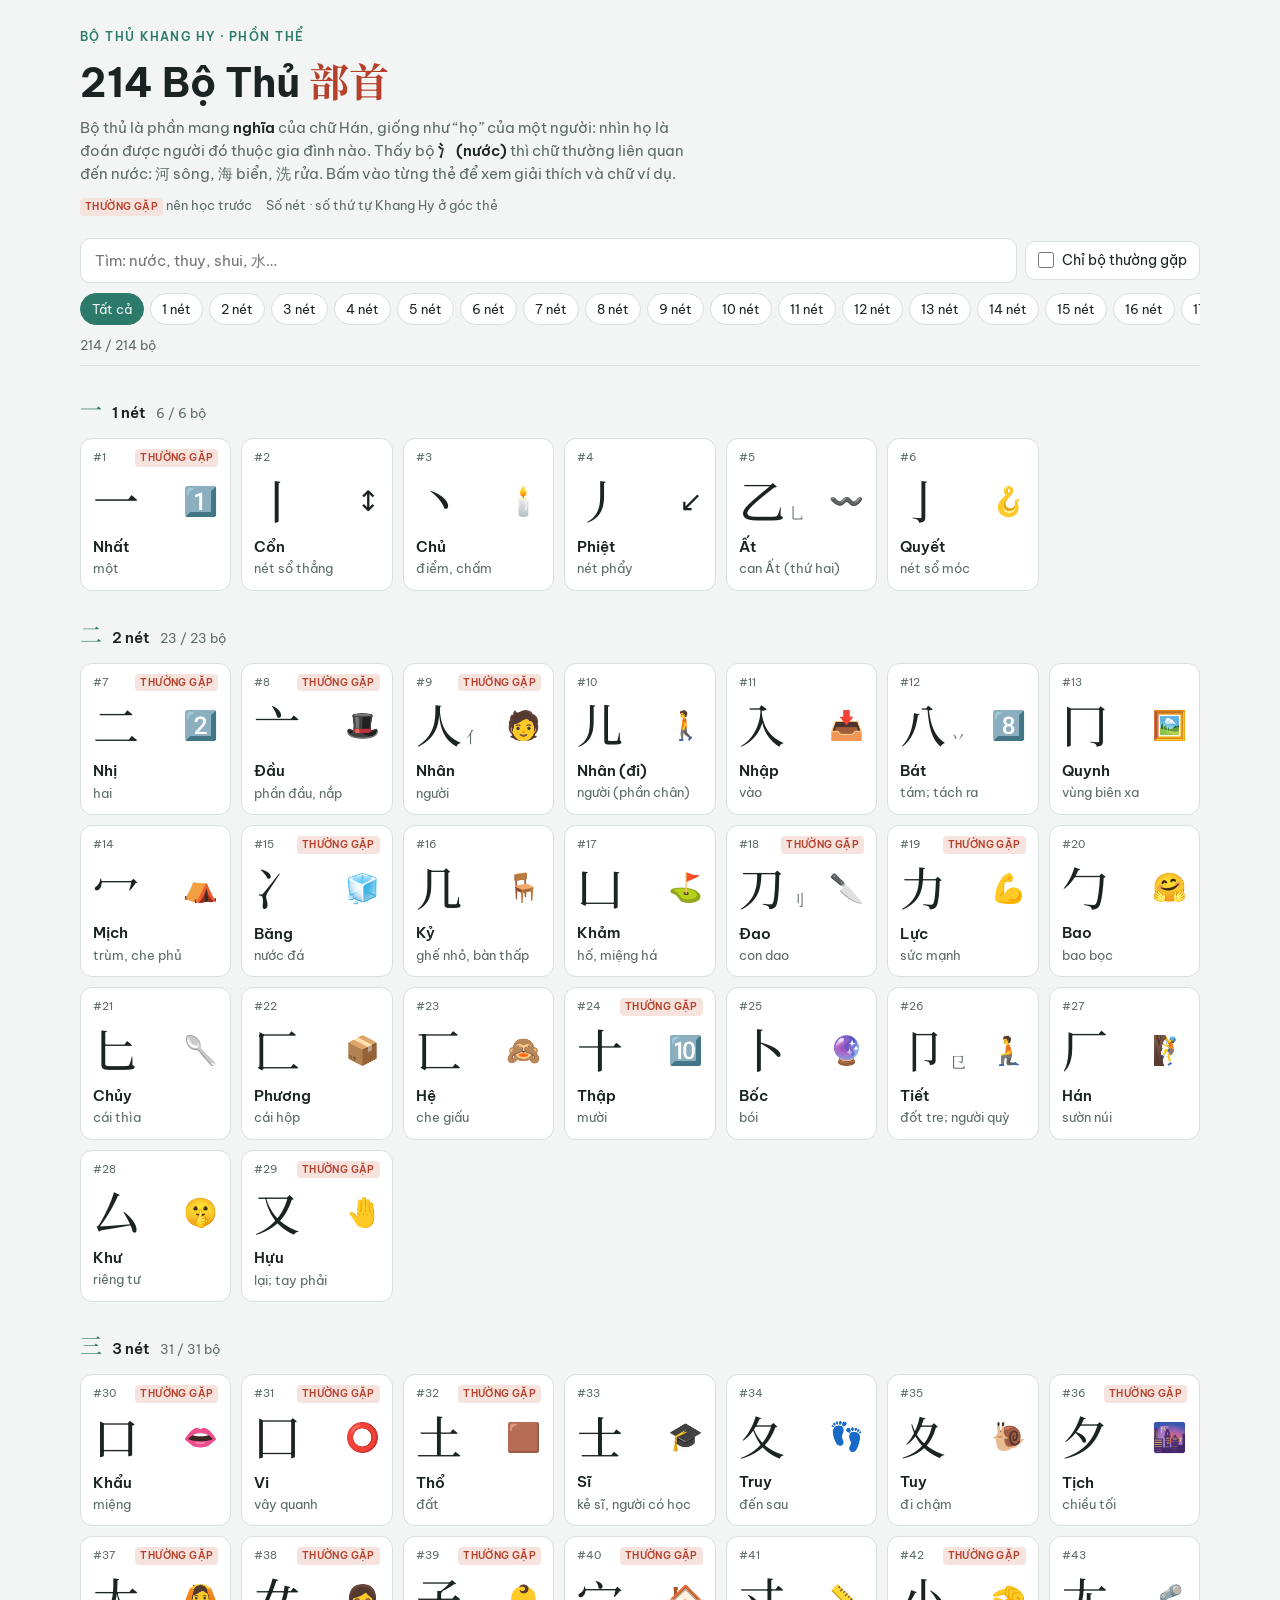
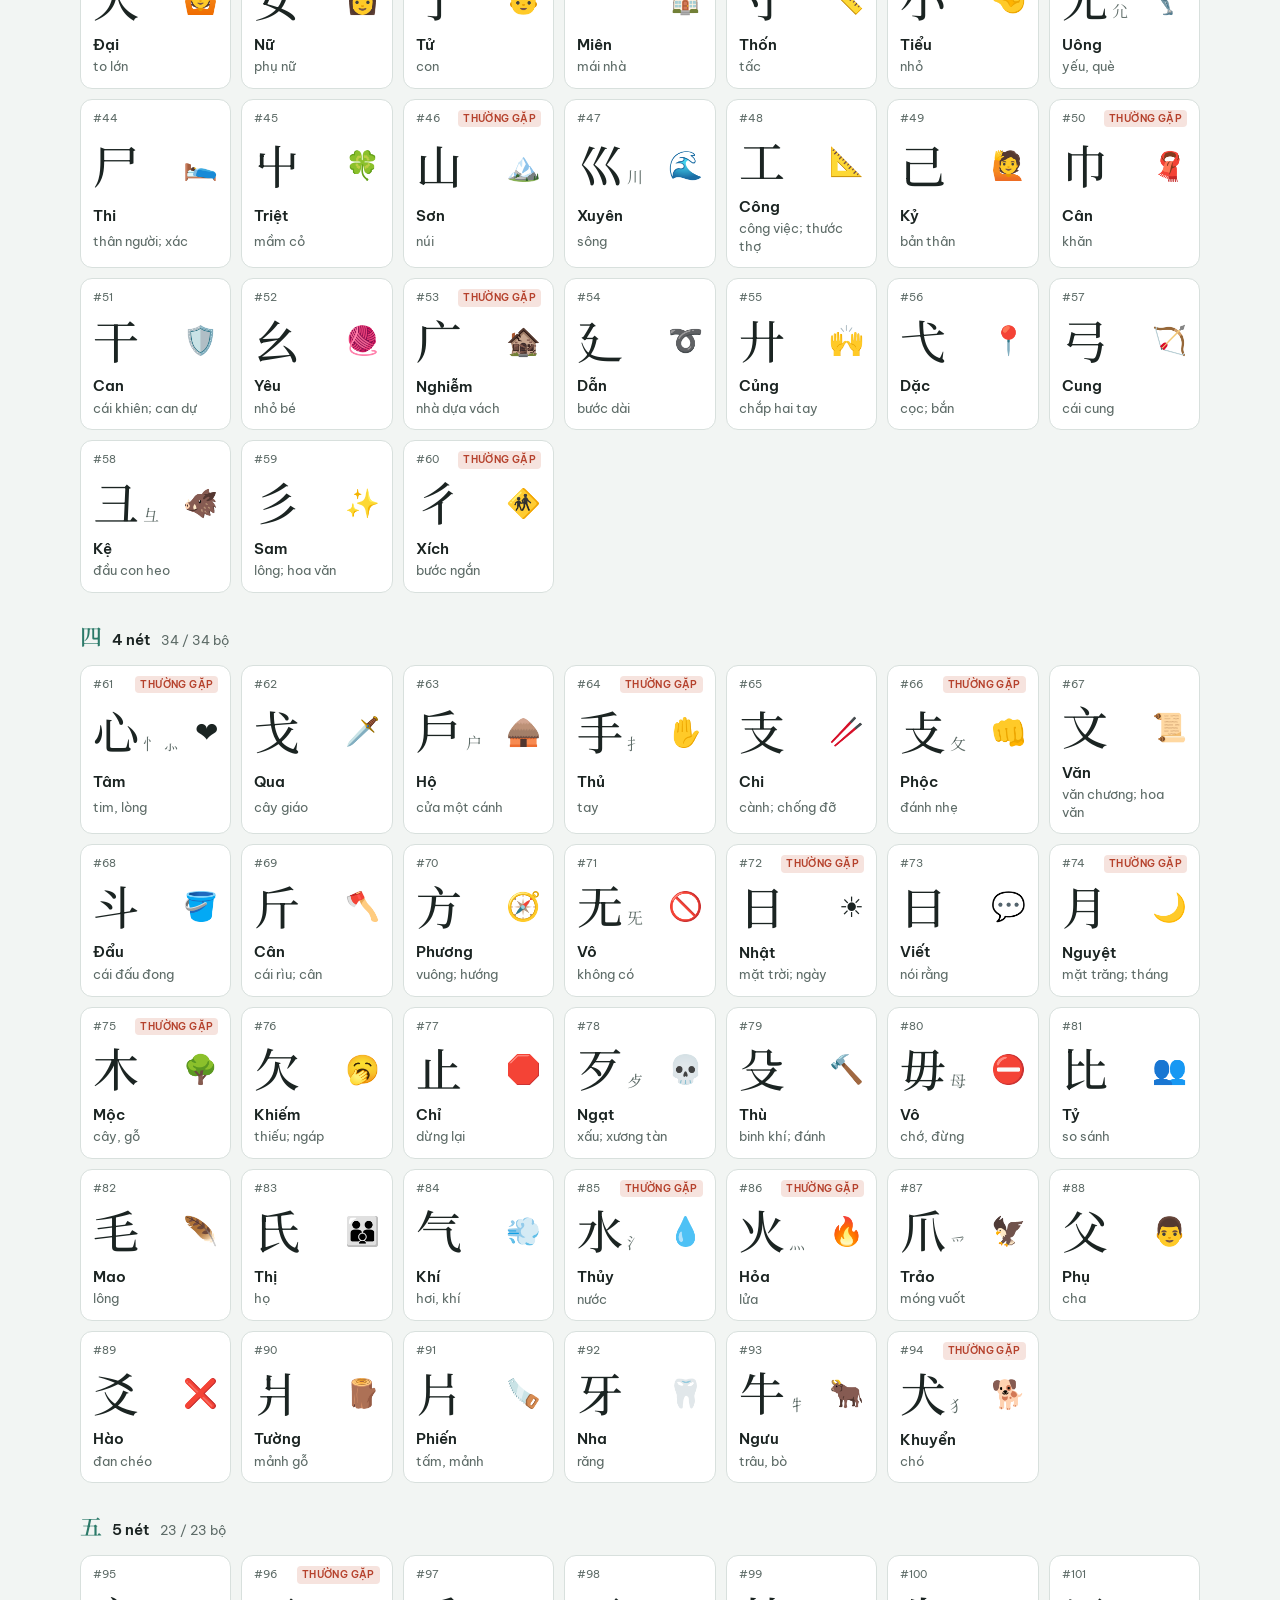
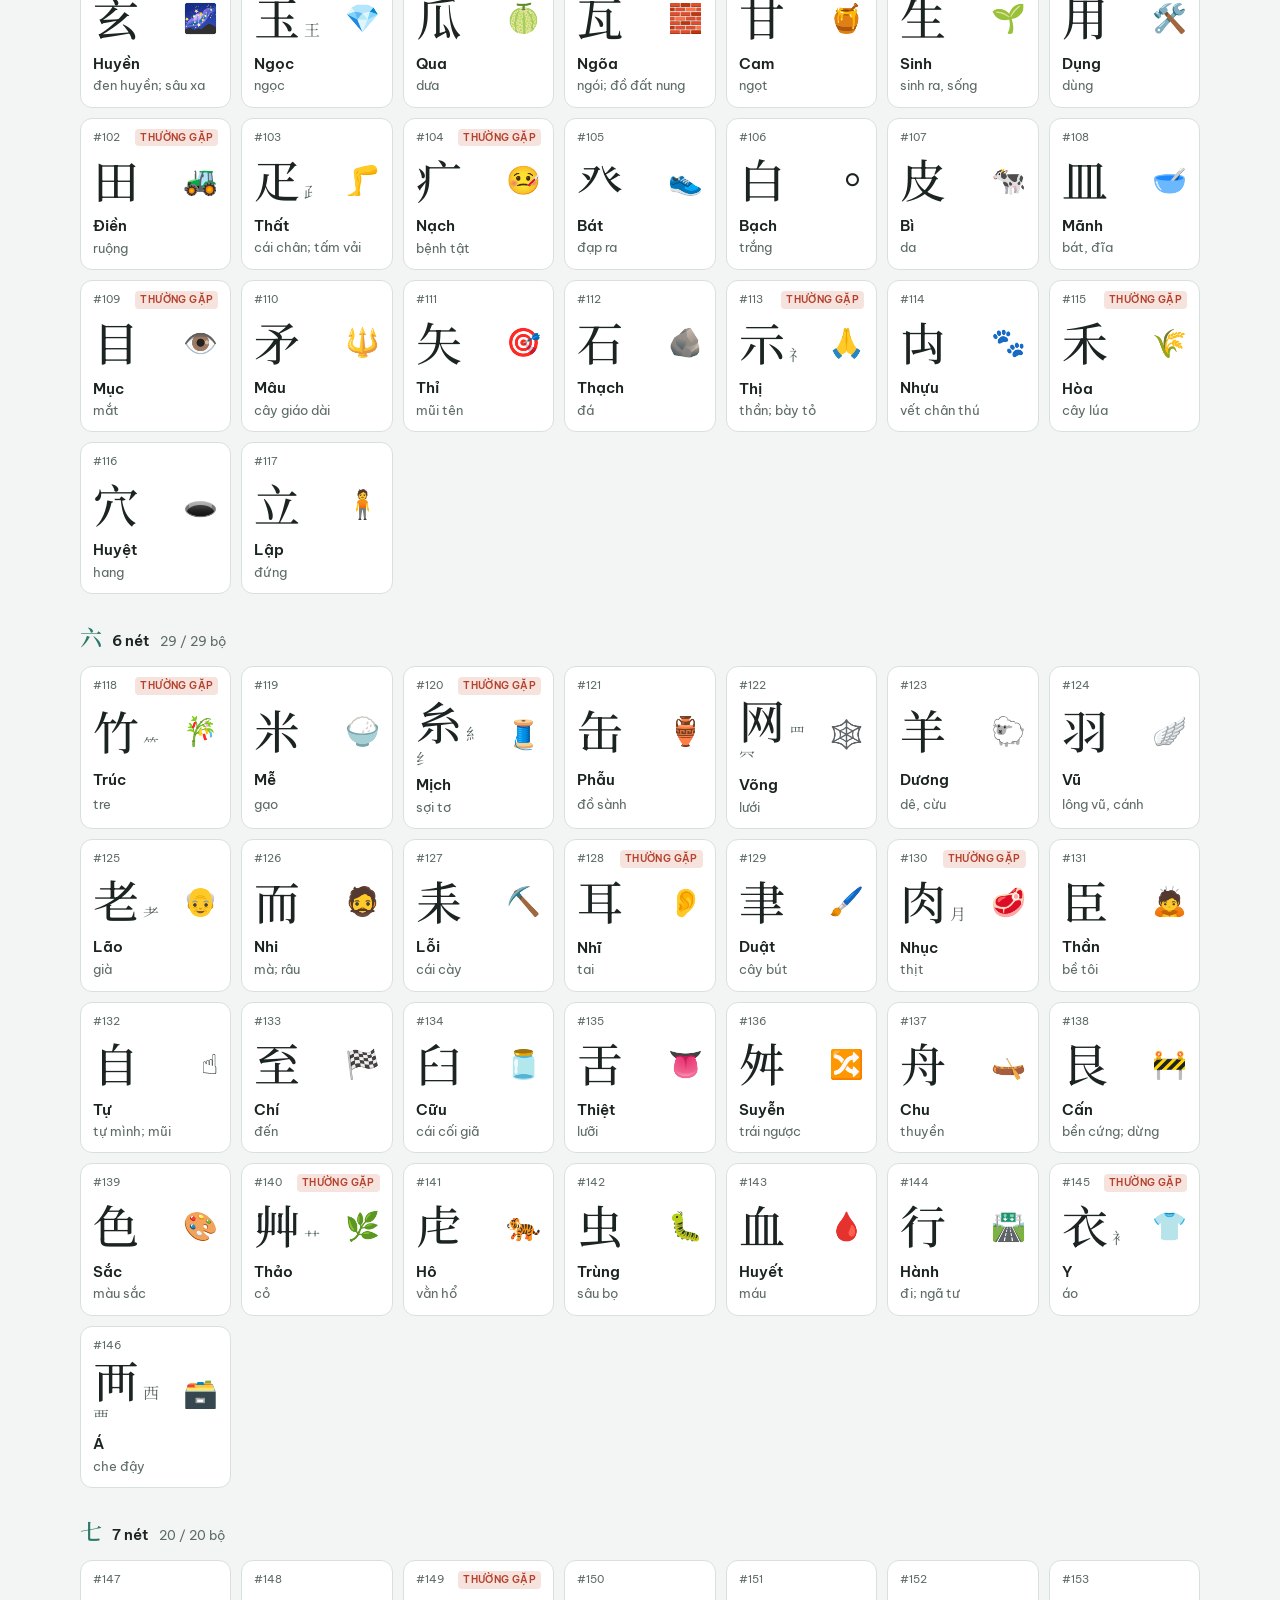
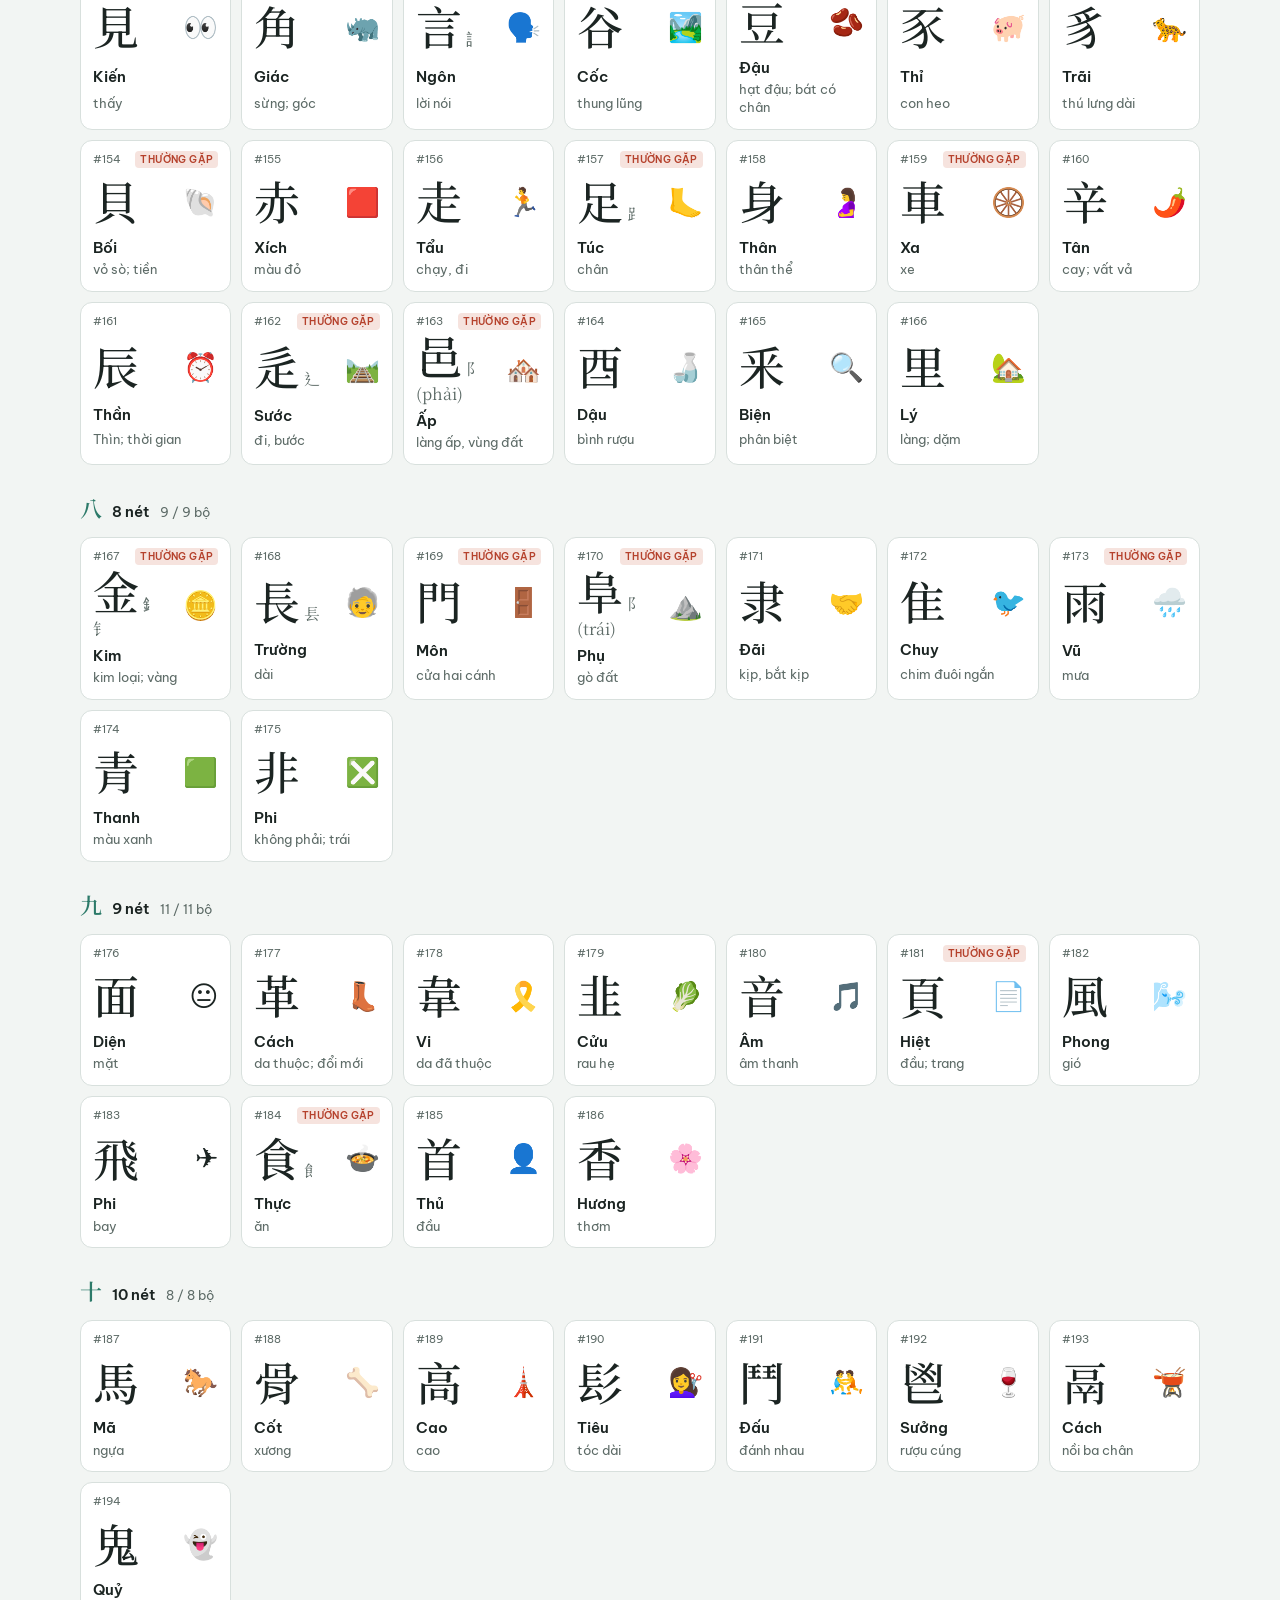
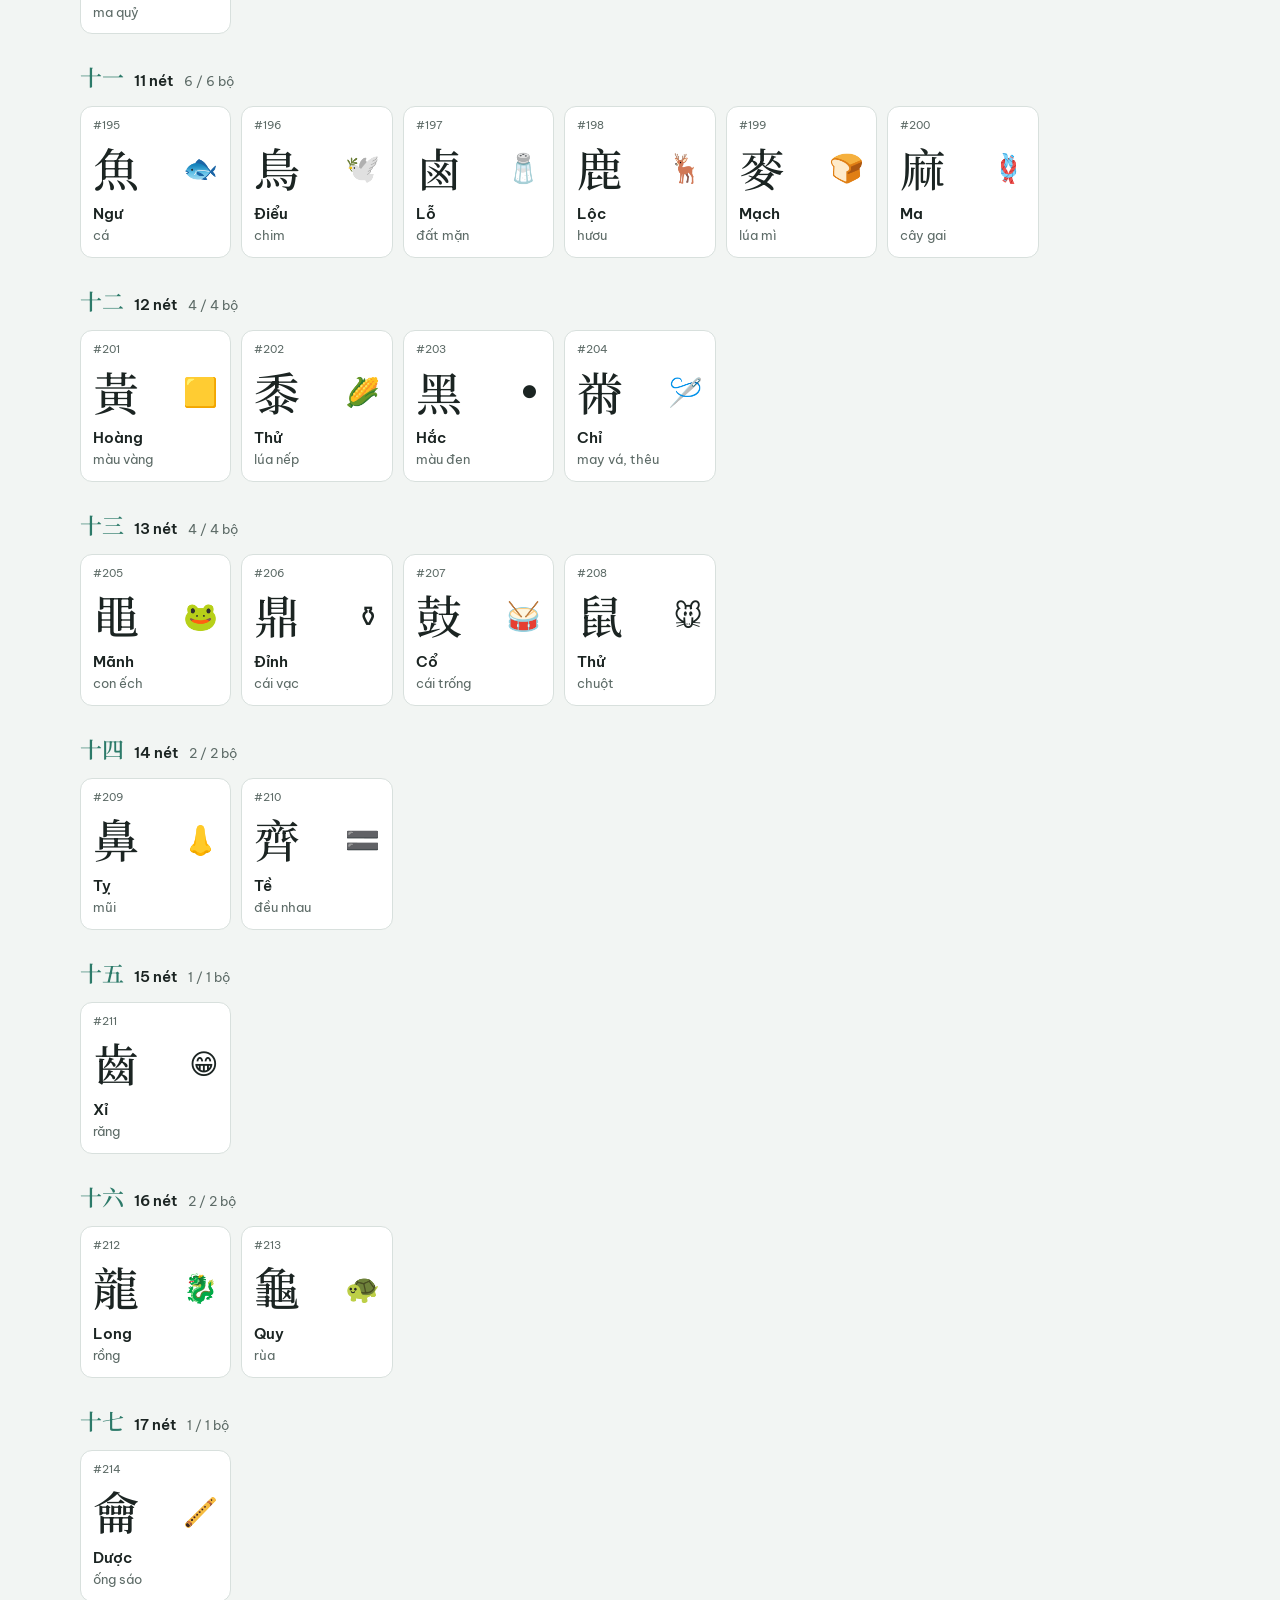
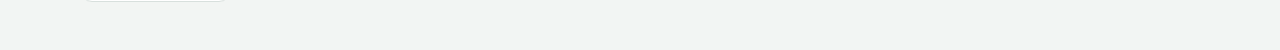
==== bo-thu/index.html @ 614b11c3 "Create index.html" ====
<!doctype html>
<html lang="vi">
<head>
<meta charset="utf-8">
<meta name="viewport" content="width=device-width, initial-scale=1, viewport-fit=cover">
<meta name="description" content="Tra cứu 214 bộ thủ chữ Hán (phồn thể) có hình minh họa, Hán Việt, pinyin, chú âm và chữ ví dụ.">
<title>214 Bộ Thủ</title>
<link rel="preconnect" href="https://fonts.googleapis.com">
<link rel="preconnect" href="https://fonts.gstatic.com" crossorigin>
<link rel="stylesheet" href="https://fonts.googleapis.com/css2?family=Be+Vietnam+Pro:wght@400;500;600;700&family=Noto+Serif+TC:wght@500;700&display=swap">
<style>
/* Layout: sticky filter bar, then radicals grouped by stroke count in an auto-fill card grid; tap a card for the detail sheet. */
:root{
  --paper:#f2f5f3; --surface:#ffffff; --ink:#1b2422; --muted:#5d6b67; --line:#d8e0dd;
  --jade:#2c7a69; --jade-soft:#e2efeb; --seal:#b5412c; --seal-soft:#f6e3de;
  --f-han:"Noto Serif TC","PMingLiU","Songti TC",serif;
  --f-body:"Be Vietnam Pro",system-ui,-apple-system,"Segoe UI",sans-serif;
}
@media (prefers-color-scheme: dark){:root:not([data-theme="light"]){
  --paper:#141a19; --surface:#1c2422; --ink:#e7eeeb; --muted:#9aaaa5; --line:#2e3a37;
  --jade:#6cc3ad; --jade-soft:#1f3631; --seal:#ec8b74; --seal-soft:#3a2420; color-scheme:dark}}
:root[data-theme="dark"]{
  --paper:#141a19; --surface:#1c2422; --ink:#e7eeeb; --muted:#9aaaa5; --line:#2e3a37;
  --jade:#6cc3ad; --jade-soft:#1f3631; --seal:#ec8b74; --seal-soft:#3a2420; color-scheme:dark}
*{box-sizing:border-box}
body{background:var(--paper);color:var(--ink);font-family:var(--f-body);font-size:15px;line-height:1.55;padding-inline:16px;padding-block:0 48px}
.wrap{max-width:1120px;margin:0 auto}
header.top{padding-block:28px 12px;display:grid;gap:10px}
.eyebrow{font-size:12px;letter-spacing:.12em;text-transform:uppercase;color:var(--jade);font-weight:600}
h1{margin:0;font-size:clamp(28px,5vw,40px);line-height:1.15;text-wrap:balance;font-weight:700}
h1 .han{font-family:var(--f-han);color:var(--seal)}
.lede{margin:0;color:var(--muted);max-width:62ch}
.lede b{color:var(--ink);font-weight:600}
.bar{position:sticky;top:env(safe-area-inset-top,0px);z-index:5;background:var(--paper);padding-block:10px;border-bottom:1px solid var(--line);display:grid;gap:10px}
.row{display:flex;gap:8px;flex-wrap:wrap;align-items:center}
#q{flex:1 1 240px;min-width:0;font:inherit;padding:10px 14px;border:1px solid var(--line);border-radius:10px;background:var(--surface);color:var(--ink)}
#q:focus-visible,button:focus-visible{outline:2px solid var(--jade);outline-offset:2px}
.toggle{display:flex;align-items:center;gap:8px;font-size:14px;cursor:pointer;user-select:none;padding:8px 12px;border:1px solid var(--line);border-radius:10px;background:var(--surface)}
.toggle input{accent-color:var(--seal);width:16px;height:16px;margin:0}
.chips{display:flex;gap:6px;overflow-x:auto;padding-bottom:2px;scrollbar-width:thin}
.chip{flex:0 0 auto;font:inherit;font-size:13px;padding:5px 11px;border-radius:999px;border:1px solid var(--line);background:var(--surface);color:var(--ink);cursor:pointer;font-variant-numeric:tabular-nums}
.chip[aria-pressed="true"]{background:var(--jade);border-color:var(--jade);color:var(--paper)}
.count{font-size:13px;color:var(--muted);font-variant-numeric:tabular-nums}
.group{margin-top:26px}
.group h2{display:flex;align-items:baseline;gap:10px;margin:0 0 12px;font-size:15px;font-weight:600}
.group h2 .n{font-family:var(--f-han);font-size:22px;color:var(--jade)}
.group h2 .sub{color:var(--muted);font-weight:400;font-size:13px}
.grid{display:grid;grid-template-columns:repeat(auto-fill,minmax(150px,1fr));gap:10px}
.card{position:relative;display:grid;grid-template-rows:auto auto auto;gap:2px;text-align:left;font:inherit;color:inherit;background:var(--surface);border:1px solid var(--line);border-radius:12px;padding:10px 12px 12px;cursor:pointer;transition:border-color .15s,transform .15s}
.card:hover{border-color:var(--jade);transform:translateY(-1px)}
.card .meta{display:flex;justify-content:space-between;font-size:11px;color:var(--muted);font-variant-numeric:tabular-nums}
.card .main{display:flex;align-items:center;justify-content:space-between;gap:6px;min-height:64px}
.card .glyph{font-family:var(--f-han);font-size:46px;line-height:1;font-weight:500}
.card .var{font-family:var(--f-han);font-size:16px;color:var(--muted);margin-left:4px}
.card .emo{font-size:28px;line-height:1}
.card .hv{font-weight:600;font-size:15px}
.card .vn{font-size:13px;color:var(--muted);line-height:1.35;min-width:0}
.star{display:inline-block;font-size:10px;font-weight:600;letter-spacing:.04em;color:var(--seal);background:var(--seal-soft);border-radius:4px;padding:1px 5px}
.empty{padding:40px 0;color:var(--muted);text-align:center}
.legend{display:flex;gap:14px;flex-wrap:wrap;font-size:13px;color:var(--muted)}

dialog{border:none;padding:0;border-radius:18px;background:var(--surface);color:var(--ink);width:min(520px,calc(100vw - 32px));max-height:calc(100vh - 48px);box-shadow:0 24px 60px rgba(0,0,0,.25)}
dialog::backdrop{background:rgba(10,20,18,.45)}
.sheet{display:grid;gap:16px;padding:20px 20px 18px}
.sheet .head{display:flex;justify-content:space-between;align-items:center;font-size:13px;color:var(--muted);font-variant-numeric:tabular-nums}
.x{font:inherit;font-size:20px;line-height:1;background:none;border:none;color:var(--muted);cursor:pointer;padding:4px 8px;border-radius:8px}
.hero{display:grid;grid-template-columns:auto 1fr;gap:18px;align-items:center}
.box{position:relative;width:118px;height:118px;display:grid;place-items:center;border:1px solid var(--line);border-radius:10px;background:
  linear-gradient(var(--line),var(--line)) center/1px 100% no-repeat,
  linear-gradient(var(--line),var(--line)) center/100% 1px no-repeat, var(--paper)}
.box .g{font-family:var(--f-han);font-size:84px;line-height:1;font-weight:500}
.hero .emo{font-size:44px;line-height:1}
.hero .hvbig{font-size:24px;font-weight:700;margin:4px 0 0}
.hero .read{color:var(--muted);font-size:15px}
.hero .read span{font-family:var(--f-han)}
dl{margin:0;display:grid;gap:12px}
dt{font-size:12px;letter-spacing:.08em;text-transform:uppercase;color:var(--jade);font-weight:600}
dd{margin:2px 0 0}
.vars,.egs{display:flex;gap:8px;flex-wrap:wrap}
.vars span,.egs span{font-family:var(--f-han);font-size:24px;line-height:1;padding:8px 10px;border-radius:8px;background:var(--jade-soft)}
.nav{display:flex;justify-content:space-between;gap:8px}
.nav button{font:inherit;font-size:14px;padding:8px 14px;border-radius:10px;border:1px solid var(--line);background:var(--paper);color:var(--ink);cursor:pointer}
.nav button:disabled{opacity:.4;cursor:default}
@media (max-width:420px){.grid{grid-template-columns:repeat(2,minmax(0,1fr))}.card .glyph{font-size:40px}.box{width:96px;height:96px}.box .g{font-size:68px}}
@media (prefers-reduced-motion:reduce){.card{transition:none}.card:hover{transform:none}}
</style>
<style>[hidden]{display:none!important}body{margin:0}img{max-width:100%}</style>
</head>
<body>

<div class="wrap">
  <header class="top">
    <div class="eyebrow">Bộ thủ Khang Hy · Phồn thể</div>
    <h1>214 Bộ Thủ <span class="han">部首</span></h1>
    <p class="lede">Bộ thủ là phần mang <b>nghĩa</b> của chữ Hán, giống như “họ” của một người: nhìn họ là đoán được người đó thuộc gia đình nào. Thấy bộ <b>氵 (nước)</b> thì chữ thường liên quan đến nước: 河 sông, 海 biển, 洗 rửa. Bấm vào từng thẻ để xem giải thích và chữ ví dụ.</p>
    <div class="legend"><span><span class="star">THƯỜNG GẶP</span> nên học trước</span><span>Số nét · số thứ tự Khang Hy ở góc thẻ</span></div>
  </header>

  <div class="bar">
    <div class="row">
      <input id="q" type="search" placeholder="Tìm: nước, thuy, shui, 水…" aria-label="Tìm bộ thủ" autocomplete="off">
      <label class="toggle"><input id="common" type="checkbox"> Chỉ bộ thường gặp</label>
    </div>
    <div class="row" style="justify-content:space-between">
      <div class="chips" id="chips" role="group" aria-label="Lọc theo số nét"></div>
      <span class="count" id="count"></span>
    </div>
  </div>

  <main id="list"></main>
</div>

<dialog id="dlg" aria-label="Chi tiết bộ thủ">
  <div class="sheet" id="sheet"></div>
</dialog>

<script>
// Fields: chữ | biến thể | pinyin | chú âm | Hán Việt | nghĩa | emoji | giải thích | chữ ví dụ | thường gặp
const RAW = `一||yī|ㄧ|Nhất|một|1️⃣|Một nét ngang nằm ngang: số một. Cũng tượng trưng cho mặt đất hay đường chân trời.|三 上 下|1
丨||gǔn|ㄍㄨㄣˇ|Cổn|nét sổ thẳng|↕️|Một nét thẳng từ trên xuống, chỉ sự xuyên suốt, nối trên với dưới.|中 串|0
丶||zhǔ|ㄓㄨˇ|Chủ|điểm, chấm|🕯️|Một chấm nhỏ, giống đốm lửa trên ngọn đèn. Chữ 主 (chủ) có chấm này ở trên.|主 丸|0
丿||piě|ㄆㄧㄝˇ|Phiệt|nét phẩy|↙️|Nét viết xiên từ phải trên xuống trái dưới.|乃 久|0
乙|乚|yǐ|ㄧˇ|Ất|can Ất (thứ hai)|〰️|Giống mầm cây cong queo cố nhú lên khỏi mặt đất.|九 也 乾|0
亅||jué|ㄐㄩㄝˊ|Quyết|nét sổ móc|🪝|Nét sổ có móc ở cuối, giống cái móc câu.|了 事|0
二||èr|ㄦˋ|Nhị|hai|2️⃣|Hai nét ngang: số hai.|五 井 云|1
亠||tóu|ㄊㄡˊ|Đầu|phần đầu, nắp|🎩|Một chấm trên một nét ngang, như cái nắp đội trên đầu chữ.|京 交 亮|1
人|亻|rén|ㄖㄣˊ|Nhân|người|🧑|Hình người đứng nhìn nghiêng, thấy rõ hai chân. Đứng bên trái chữ thì viết thành 亻.|你 他 們 休|1
儿||ér|ㄦˊ|Nhân (đi)|người (phần chân)|🚶|Hai chân người đang bước đi, thường nằm ở dưới chữ.|兄 先 光|0
入||rù|ㄖㄨˋ|Nhập|vào|📥|Hai nét chụm lại như mũi tên chui vào trong.|內 全|0
八|丷|bā|ㄅㄚ|Bát|tám; tách ra|8️⃣|Hai nét quay lưng tách ra hai bên. Nghĩa gốc là chia ra, sau mượn làm số tám.|公 六 共|0
冂||jiōng|ㄐㄩㄥ|Quynh|vùng biên xa|🖼️|Một cái khung chỉ có ba cạnh, như vòng biên giới bao quanh.|再 冊|0
冖||mì|ㄇㄧˋ|Mịch|trùm, che phủ|⛺|Tấm vải trùm lên che vật bên dưới. Khác 宀 vì không có chấm trên đầu.|冠 冥|0
冫||bīng|ㄅㄧㄥ|Băng|nước đá|🧊|Hai nét giống vân băng đá. So với 氵 (3 nét, nước) thì 冫 chỉ có 2 nét: nước đông lại.|冰 冷 冬|1
几||jī|ㄐㄧ|Kỷ|ghế nhỏ, bàn thấp|🪑|Hình cái ghế thấp có chân.|凡 凳|0
凵||kǎn|ㄎㄢˇ|Khảm|hố, miệng há|⛳|Một cái hố hở miệng phía trên.|出 凶|0
刀|刂|dāo|ㄉㄠ|Đao|con dao|🔪|Hình con dao có lưỡi và cán. Đứng bên phải chữ thì viết thành 刂.|分 別 到 刻|1
力||lì|ㄌㄧˋ|Lực|sức mạnh|💪|Hình cái cày xưa, phải dùng sức mới kéo được. Chữ 男 = 田 ruộng + 力 sức: người đàn ông.|男 助 動|1
勹||bāo|ㄅㄠ|Bao|bao bọc|🤗|Người cúi lưng ôm trọn một vật vào lòng.|包 勻|0
匕||bǐ|ㄅㄧˇ|Chủy|cái thìa|🥄|Hình cái thìa cán dài.|北 化|0
匚||fāng|ㄈㄤ|Phương|cái hộp|📦|Cái hộp vuông mở một bên.|匠 匪|0
匸||xì|ㄒㄧˋ|Hệ|che giấu|🙈|Giống 匚 nhưng nét ngang trên thò ra, ý là che đậy, giấu đi.|區 匹|0
十||shí|ㄕˊ|Thập|mười|🔟|Một ngang, một sổ cắt nhau: đủ cả bốn phương, là số mười.|千 半 南|1
卜||bǔ|ㄅㄨˇ|Bốc|bói|🔮|Vết nứt trên mai rùa khi đốt để xem bói.|占 卦|0
卩|㔾|jié|ㄐㄧㄝˊ|Tiết|đốt tre; người quỳ|🧎|Hình người quỳ gối. Còn dùng với nghĩa đốt, khớp.|印 危 即|0
厂||hàn|ㄏㄢˋ|Hán|sườn núi|🧗|Mỏm đá nhô ra, dưới có chỗ trú được.|原 厚|0
厶||sī|ㄙ|Khư|riêng tư|🤫|Vòng tay cuộn về phía mình: của riêng mình.|去 參|0
又||yòu|ㄧㄡˋ|Hựu|lại; tay phải|🤚|Hình bàn tay phải. Nhiều chữ có 又 liên quan đến tay: 取 lấy, 友 bạn (hai tay nắm nhau).|友 反 取|1
口||kǒu|ㄎㄡˇ|Khẩu|miệng|👄|Hình cái miệng mở. Chữ có 口 thường liên quan đến ăn, nói, kêu.|吃 喝 叫 名|1
囗||wéi|ㄨㄟˊ|Vi|vây quanh|⭕|Khung vuông bao kín bốn phía, to hơn 口. Như bức tường quanh một nước.|國 回 圖|1
土||tǔ|ㄊㄨˇ|Thổ|đất|🟫|Mầm cây nhô lên khỏi mặt đất.|地 在 坐|1
士||shì|ㄕˋ|Sĩ|kẻ sĩ, người có học|🎓|Giống 土 nhưng nét ngang trên dài hơn nét dưới. Chỉ người đàn ông có học, có tài.|壯 聲|0
夂||zhǐ|ㄓˇ|Truy|đến sau|👣|Hình bàn chân úp xuống, đi tới sau.|冬 各|0
夊||suī|ㄙㄨㄟ|Tuy|đi chậm|🐌|Bàn chân bước chậm, kéo lê. Thường nằm dưới chữ.|夏|0
夕||xī|ㄒㄧ|Tịch|chiều tối|🌆|Vầng trăng mới mọc lúc chiều tối. Giống 月 nhưng thiếu một nét.|多 夜 外|1
大||dà|ㄉㄚˋ|Đại|to lớn|🙆|Người đứng dang rộng hai tay hai chân: to lớn.|天 太 夫|1
女||nǚ|ㄋㄩˇ|Nữ|phụ nữ|👩|Người phụ nữ ngồi quỳ, hai tay đan trước ngực.|好 媽 姐|1
子||zǐ|ㄗˇ|Tử|con|👶|Em bé quấn tã: đầu to, hai tay giơ ra.|字 學 孩|1
宀||mián|ㄇㄧㄢˊ|Miên|mái nhà|🏠|Hình mái nhà nhìn từ bên hông. Chữ 家 = mái nhà + heo (豕): nhà có nuôi heo.|家 室 安|1
寸||cùn|ㄘㄨㄣˋ|Thốn|tấc|📏|Bàn tay, chấm nhỏ chỉ chỗ bắt mạch cách cổ tay một tấc.|對 封|0
小||xiǎo|ㄒㄧㄠˇ|Tiểu|nhỏ|🤏|Ba chấm nhỏ như hạt cát: nhỏ bé.|少 尖|1
尢|尣|wāng|ㄨㄤ|Uông|yếu, què|🦿|Người có một chân bị cong, đi khập khiễng.|就 尤|0
尸||shī|ㄕ|Thi|thân người; xác|🛌|Người nằm hoặc ngồi xổm. Nhiều chữ có 尸 liên quan đến thân người hoặc nhà ở.|屋 局 層|0
屮||chè|ㄔㄜˋ|Triệt|mầm cỏ|🍀|Một cây cỏ non mới nhú, có lá hai bên.|屯|0
山||shān|ㄕㄢ|Sơn|núi|🏔️|Ba đỉnh núi nhọn nhô lên.|岸 島 峰|1
巛|川|chuān|ㄔㄨㄢ|Xuyên|sông|🌊|Ba dòng nước chảy song song.|州 巡|0
工||gōng|ㄍㄨㄥ|Công|công việc; thước thợ|📐|Hình cây thước của người thợ: làm việc, công việc.|左 巧 差|0
己||jǐ|ㄐㄧˇ|Kỷ|bản thân|🙋|Sợi dây quấn khúc. Mượn nghĩa: chính mình. Đừng nhầm với 已 (đã) và 巳.|已 巷|0
巾||jīn|ㄐㄧㄣ|Cân|khăn|🧣|Tấm khăn vải treo rủ xuống. Chữ có 巾 thường liên quan đến vải.|布 帶 帽 師|1
干||gān|ㄍㄢ|Can|cái khiên; can dự|🛡️|Hình cái khiên hoặc cây chạc dùng để chống đỡ.|平 年 幸|0
幺||yāo|ㄧㄠ|Yêu|nhỏ bé|🧶|Một lọn tơ nhỏ xoắn lại: nhỏ, non.|幼 幾|0
广||yǎn|ㄧㄢˇ|Nghiễm|nhà dựa vách|🏚️|Mái nhà dựa vào vách đá, chỉ có một bên tường. Chữ có 广 thường là nhà cửa, cửa hàng.|店 床 廣|1
廴||yǐn|ㄧㄣˇ|Dẫn|bước dài|➰|Bước chân kéo dài ra. Luôn bọc ở bên trái và dưới chữ.|建 延|0
廾||gǒng|ㄍㄨㄥˇ|Củng|chắp hai tay|🙌|Hai bàn tay cùng nâng một vật lên.|弄 弊|0
弋||yì|ㄧˋ|Dặc|cọc; bắn|📍|Cây cọc gỗ cắm xuống đất, hoặc mũi tên có buộc dây.|式|0
弓||gōng|ㄍㄨㄥ|Cung|cái cung|🏹|Hình cây cung cong.|張 弟 強|0
彐|彑|jì|ㄐㄧˋ|Kệ|đầu con heo|🐗|Hình cái đầu heo nhìn nghiêng.|彗 彙|0
彡||shān|ㄕㄢ|Sam|lông; hoa văn|✨|Ba nét xiên như sợi lông, tia sáng hay hoa văn trang trí.|形 影 彩|0
彳||chì|ㄔˋ|Xích|bước ngắn|🚸|Nửa bên trái của chữ 行 (ngã tư): đi, bước. Có thể gọi là “người kép”.|很 往 得|1
心|忄 ⺗|xīn|ㄒㄧㄣ|Tâm|tim, lòng|❤️|Hình quả tim. Đứng bên trái viết thành 忄. Chữ có 心 thường nói về cảm xúc, suy nghĩ.|想 快 忙|1
戈||gē|ㄍㄜ|Qua|cây giáo|🗡️|Vũ khí cán dài có lưỡi ngang. Chữ có 戈 thường liên quan đến chiến đấu.|我 戰 成|0
戶|户|hù|ㄏㄨˋ|Hộ|cửa một cánh|🛖|Một cánh cửa, bằng nửa chữ 門. Nghĩa rộng: hộ gia đình.|房 所|0
手|扌|shǒu|ㄕㄡˇ|Thủ|tay|✋|Bàn tay có năm ngón. Đứng bên trái viết thành 扌. Chữ có 扌 thường là động tác của tay.|打 拿 找|1
支||zhī|ㄓ|Chi|cành; chống đỡ|🥢|Bàn tay cầm một cành tre.|技 枝|0
攴|攵|pū|ㄆㄨ|Phộc|đánh nhẹ|👊|Bàn tay cầm roi gõ nhẹ. Đứng bên phải viết thành 攵, chỉ hành động.|教 放 收|1
文||wén|ㄨㄣˊ|Văn|văn chương; hoa văn|📜|Người có hình vẽ trên ngực. Từ hoa văn mà ra nghĩa chữ viết, văn chương.|斑 斌|0
斗||dǒu|ㄉㄡˇ|Đẩu|cái đấu đong|🪣|Cái gáo có cán dài dùng để đong gạo.|料 斜|0
斤||jīn|ㄐㄧㄣ|Cân|cái rìu; cân|🪓|Hình cái rìu. Sau mượn làm đơn vị cân (khoảng 600g ở Đài Loan).|新 斷 近|0
方||fāng|ㄈㄤ|Phương|vuông; hướng|🧭|Hai chiếc thuyền buộc song song. Nghĩa thường dùng: hình vuông, phương hướng.|旅 族 旁|0
无|旡|wú|ㄨˊ|Vô|không có|🚫|Dạng cổ của chữ 無 (không). Biến thể 旡 là người há miệng nghẹn.|既|0
日||rì|ㄖˋ|Nhật|mặt trời; ngày|☀️|Mặt trời tròn có chấm ở giữa. Chữ có 日 thường liên quan đến ánh sáng, thời gian.|明 時 早|1
曰||yuē|ㄩㄝ|Viết|nói rằng|💬|Cái miệng có nét ngang là hơi lời nói phát ra. Dẹt hơn chữ 日.|書 最 會|0
月||yuè|ㄩㄝˋ|Nguyệt|mặt trăng; tháng|🌙|Vầng trăng khuyết. Chú ý: 月 bên trái chữ chỉ cơ thể thường là bộ 肉 (thịt).|朋 有 期|1
木||mù|ㄇㄨˋ|Mộc|cây, gỗ|🌳|Cái cây có cành phía trên và rễ phía dưới. 2 cây = 林 rừng, 3 cây = 森 rừng rậm.|林 桌 樹|1
欠||qiàn|ㄑㄧㄢˋ|Khiếm|thiếu; ngáp|🥱|Người há to miệng ngáp. Chữ có 欠 thường liên quan đến miệng, hơi thở.|歌 歡 次|0
止||zhǐ|ㄓˇ|Chỉ|dừng lại|🛑|Hình bàn chân. Chân đứng yên một chỗ là dừng lại.|正 步 歲|0
歹|歺|dǎi|ㄉㄞˇ|Ngạt|xấu; xương tàn|💀|Mảnh xương vụn. Chữ có 歹 thường liên quan đến chết chóc.|死 殘|0
殳||shū|ㄕㄨ|Thù|binh khí; đánh|🔨|Bàn tay cầm gậy để đánh.|段 殺|0
毋|母|wú|ㄨˊ|Vô|chớ, đừng|⛔|Hình người mẹ (母). Mượn nghĩa: chớ, đừng.|母 每 毒|0
比||bǐ|ㄅㄧˇ|Tỷ|so sánh|👥|Hai người đứng cạnh nhau để so.|皆 毗|0
毛||máo|ㄇㄠˊ|Mao|lông|🪶|Sợi lông có nhiều nhánh.|毯 毫|0
氏||shì|ㄕˋ|Thị|họ|👪|Họ của một dòng tộc. Ví dụ: 王氏 họ Vương.|民 紙|0
气||qì|ㄑㄧˋ|Khí|hơi, khí|💨|Những làn hơi bay ngang.|氣 氧|0
水|氵|shuǐ|ㄕㄨㄟˇ|Thủy|nước|💧|Dòng nước chảy ở giữa, giọt nước hai bên. Bên trái chữ viết thành 氵 (3 chấm).|河 海 洗|1
火|灬|huǒ|ㄏㄨㄛˇ|Hỏa|lửa|🔥|Ngọn lửa bốc lên. Nằm dưới chữ viết thành 灬 (4 chấm).|炒 熱 點|1
爪|爫|zhǎo|ㄓㄠˇ|Trảo|móng vuốt|🦅|Bàn tay hoặc móng vuốt úp xuống để chộp.|爬 爭|0
父||fù|ㄈㄨˋ|Phụ|cha|👨|Bàn tay cầm rìu, gậy: người cha lao động.|爸 爺|0
爻||yáo|ㄧㄠˊ|Hào|đan chéo|❌|Hai dấu chéo chồng lên nhau, là hào trong Kinh Dịch.|爽|0
爿||qiáng|ㄑㄧㄤˊ|Tường|mảnh gỗ|🪵|Nửa bên trái của thân cây bổ đôi.|牆 壯|0
片||piàn|ㄆㄧㄢˋ|Phiến|tấm, mảnh|🪚|Nửa bên phải của thân cây bổ đôi: tấm gỗ.|版 牌|0
牙||yá|ㄧㄚˊ|Nha|răng|🦷|Hai chiếc răng hàm cài vào nhau.|穿 呀|0
牛|牜|niú|ㄋㄧㄡˊ|Ngưu|trâu, bò|🐂|Đầu bò nhìn từ phía trước, có hai sừng.|物 特|0
犬|犭|quǎn|ㄑㄩㄢˇ|Khuyển|chó|🐕|Con chó đứng. Bên trái viết thành 犭, chỉ nhiều loài thú.|狗 狼 獨|1
玄||xuán|ㄒㄩㄢˊ|Huyền|đen huyền; sâu xa|🌌|Sợi tơ được nhuộm màu sẫm.|率 畜|0
玉|王|yù|ㄩˋ|Ngọc|ngọc|💎|Ba viên ngọc xâu bằng một sợi dây. Bên trái viết giống 王, gọi là “vương ngọc”.|玩 現 球|1
瓜||guā|ㄍㄨㄚ|Qua|dưa|🍈|Quả dưa treo trên dây leo.|瓣 孤|0
瓦||wǎ|ㄨㄚˇ|Ngõa|ngói; đồ đất nung|🧱|Viên ngói cong úp lên nhau.|瓶 甕|0
甘||gān|ㄍㄢ|Cam|ngọt|🍯|Cái miệng đang ngậm một miếng ăn ngon.|甜 甚|0
生||shēng|ㄕㄥ|Sinh|sinh ra, sống|🌱|Mầm cây vừa mọc lên khỏi đất (土).|產 星|0
用||yòng|ㄩㄥˋ|Dụng|dùng|🛠️|Hình cái thùng gỗ đóng đai, đồ vật để dùng.|甩|0
田||tián|ㄊㄧㄢˊ|Điền|ruộng|🚜|Thửa ruộng được chia ô bằng các bờ.|男 界 畫|1
疋|⺪|pǐ|ㄆㄧˇ|Thất|cái chân; tấm vải|🦵|Hình bắp chân và bàn chân. Còn là đơn vị đếm vải.|疑 蛋|0
疒||nè|ㄋㄜˋ|Nạch|bệnh tật|🤒|Người nằm trên giường bệnh. Chữ có 疒 hầu như đều về bệnh.|病 痛 瘦|1
癶||bō|ㄅㄛ|Bát|đạp ra|👟|Hai bàn chân dang ra hai bên.|登 發|0
白||bái|ㄅㄞˊ|Bạch|trắng|⚪|Ánh sáng đầu tiên của mặt trời: màu trắng, sáng.|百 的|0
皮||pí|ㄆㄧˊ|Bì|da|🐄|Bàn tay lột lớp da thú.|皺 波|0
皿||mǐn|ㄇㄧㄣˇ|Mãnh|bát, đĩa|🥣|Cái bát có chân đế. Chữ có 皿 thường là đồ đựng.|盤 盒 盛|0
目||mù|ㄇㄨˋ|Mục|mắt|👁️|Con mắt dựng đứng lên. Chữ 看 = tay (手) che trên mắt (目): nhìn xa.|看 眼 睡|1
矛||máo|ㄇㄠˊ|Mâu|cây giáo dài|🔱|Cây giáo cán dài có mũi nhọn.|矜 務|0
矢||shǐ|ㄕˇ|Thỉ|mũi tên|🎯|Mũi tên có đầu nhọn và đuôi lông.|知 短|0
石||shí|ㄕˊ|Thạch|đá|🪨|Hòn đá (口) dưới vách núi (厂).|破 碗 研|0
示|礻|shì|ㄕˋ|Thị|thần; bày tỏ|🙏|Bàn thờ cúng thần. Bên trái viết thành 礻, chữ thường liên quan đến thần linh, lễ nghi.|神 禮 祝|1
禸||róu|ㄖㄡˊ|Nhựu|vết chân thú|🐾|Dấu chân thú in trên mặt đất.|禽 禹|0
禾||hé|ㄏㄜˊ|Hòa|cây lúa|🌾|Cây lúa có bông trĩu xuống. Khác 木 ở nét phẩy trên đầu.|秋 種 科|1
穴||xué|ㄒㄩㄝˊ|Huyệt|hang|🕳️|Mái hang có lỗ. Chữ có 穴 thường là lỗ, khoảng trống.|空 窗 穿|0
立||lì|ㄌㄧˋ|Lập|đứng|🧍|Người đứng thẳng trên mặt đất.|站 童 端|0
竹|⺮|zhú|ㄓㄨˊ|Trúc|tre|🎋|Hai cành tre có lá rủ xuống. Trên đầu chữ viết thành ⺮. Đồ làm từ tre như bút 筆.|筆 第 等|1
米||mǐ|ㄇㄧˇ|Mễ|gạo|🍚|Những hạt gạo rơi quanh thân lúa.|粉 糖 精|0
糸|糹 纟|mì|ㄇㄧˋ|Mịch|sợi tơ|🧵|Một cuộn tơ xoắn. Chữ có 糹 thường là sợi, vải, màu sắc.|紅 給 經|1
缶||fǒu|ㄈㄡˇ|Phẫu|đồ sành|🏺|Cái chum, vò bằng đất nung.|缺 罐|0
网|罒 ⺳|wǎng|ㄨㄤˇ|Võng|lưới|🕸️|Tấm lưới đánh cá. Trên đầu chữ viết thành 罒.|罪 置 罵|0
羊||yáng|ㄧㄤˊ|Dương|dê, cừu|🐑|Đầu con dê có hai sừng cong. 羊 to = 美 đẹp.|美 群|0
羽||yǔ|ㄩˇ|Vũ|lông vũ, cánh|🪽|Hai chiếc lông chim đặt cạnh nhau.|習 翻|0
老|耂|lǎo|ㄌㄠˇ|Lão|già|👴|Người già tóc dài chống gậy.|考 者|0
而||ér|ㄦˊ|Nhi|mà; râu|🧔|Hình bộ râu dưới cằm. Sau mượn làm hư từ “mà”.|耐 需|0
耒||lěi|ㄌㄟˇ|Lỗi|cái cày|⛏️|Cái cày bằng gỗ để xới đất.|耕|0
耳||ěr|ㄦˇ|Nhĩ|tai|👂|Hình cái tai. Chữ có 耳 thường liên quan đến nghe.|聽 聞 聯|1
聿||yù|ㄩˋ|Duật|cây bút|🖌️|Bàn tay cầm cây bút lông.|肅 書|0
肉|月|ròu|ㄖㄡˋ|Nhục|thịt|🥩|Miếng thịt có thớ. Bên trái chữ viết giống 月, chỉ bộ phận cơ thể.|腦 臉 肚|1
臣||chén|ㄔㄣˊ|Thần|bề tôi|🙇|Con mắt dựng đứng của người đang cúi đầu trước vua.|臨 臥|0
自||zì|ㄗˋ|Tự|tự mình; mũi|☝️|Hình cái mũi. Người Hoa chỉ vào mũi khi nói “tôi”, nên có nghĩa “tự mình”.|臭 息|0
至||zhì|ㄓˋ|Chí|đến|🏁|Mũi tên bay tới cắm xuống đất: đã đến nơi.|致 臺 到|0
臼||jiù|ㄐㄧㄡˋ|Cữu|cái cối giã|🫙|Cái cối có rãnh bên trong để giã gạo.|舊 興|0
舌||shé|ㄕㄜˊ|Thiệt|lưỡi|👅|Cái lưỡi thè ra khỏi miệng (口).|舒 甜|0
舛||chuǎn|ㄔㄨㄢˇ|Suyễn|trái ngược|🔀|Hai bàn chân quay ngược chiều nhau.|舞 舜|0
舟||zhōu|ㄓㄡ|Chu|thuyền|🛶|Hình chiếc thuyền nhỏ. Chữ có 舟 thường liên quan đến tàu thuyền.|船 般|0
艮||gèn|ㄍㄣˋ|Cấn|bền cứng; dừng|🚧|Người quay đầu lại trừng mắt, không chịu đi tiếp.|良 根 很|0
色||sè|ㄙㄜˋ|Sắc|màu sắc|🎨|Hai người đứng gần nhau, sắc mặt thay đổi. Nghĩa thường dùng: màu sắc.|艷|0
艸|艹|cǎo|ㄘㄠˇ|Thảo|cỏ|🌿|Hai khóm cỏ mọc cạnh nhau. Trên đầu chữ viết thành 艹. Chữ có 艹 thường là cây cỏ, hoa.|花 茶 草|1
虍||hū|ㄏㄨ|Hô|vằn hổ|🐅|Phần đầu con hổ với vằn lông.|虎 號 處|0
虫||chóng|ㄔㄨㄥˊ|Trùng|sâu bọ|🐛|Con rắn hoặc con sâu. Chữ có 虫 là côn trùng, cả tôm cua.|蚊 蝦 蛋|0
血||xiě|ㄒㄧㄝˇ|Huyết|máu|🩸|Cái bát (皿) có giọt máu bên trên, dùng khi cúng tế.|衆|0
行||xíng|ㄒㄧㄥˊ|Hành|đi; ngã tư|🛣️|Hình ngã tư đường phố nhìn từ trên xuống.|街 衛 術|0
衣|衤|yī|ㄧ|Y|áo|👕|Cái áo có cổ và hai vạt. Bên trái chữ viết thành 衤 (có 2 chấm, khác 礻).|衫 褲 裡|1
襾|西 覀|yà|ㄧㄚˋ|Á|che đậy|🗃️|Cái nắp đậy lên trên. Trên đầu chữ thường viết thành 覀.|要 覆 西|0
見||jiàn|ㄐㄧㄢˋ|Kiến|thấy|👀|Con mắt to (目) đặt trên người (儿): người đang nhìn.|覺 親 視|0
角||jiǎo|ㄐㄧㄠˇ|Giác|sừng; góc|🦏|Cái sừng thú có vân. Nghĩa rộng: góc.|解 觸|0
言|訁|yán|ㄧㄢˊ|Ngôn|lời nói|🗣️|Lời nói thoát ra từ miệng. Chữ có 訁 thường liên quan đến nói, viết.|說 話 請|1
谷||gǔ|ㄍㄨˇ|Cốc|thung lũng|🏞️|Dòng nước chảy ra từ khe núi.|豁 欲|0
豆||dòu|ㄉㄡˋ|Đậu|hạt đậu; bát có chân|🫘|Cái bát có chân cao dùng đựng đồ cúng. Sau mượn chỉ hạt đậu.|豐 豎 頭|0
豕||shǐ|ㄕˇ|Thỉ|con heo|🐖|Con heo bụng to, chân ngắn, có đuôi.|豬 象 家|0
豸||zhì|ㄓˋ|Trãi|thú lưng dài|🐆|Con thú lưng dài đang rình mồi, như mèo, báo.|貓 豹|0
貝||bèi|ㄅㄟˋ|Bối|vỏ sò; tiền|🐚|Vỏ sò. Ngày xưa dùng vỏ sò làm tiền, nên chữ có 貝 thường liên quan đến tiền bạc.|買 賣 貴|1
赤||chì|ㄔˋ|Xích|màu đỏ|🟥|Người đứng (大) trên lửa (火): sáng đỏ rực.|赦 赫|0
走||zǒu|ㄗㄡˇ|Tẩu|chạy, đi|🏃|Người vung tay chạy (trên), bàn chân (dưới).|起 趕 超|0
足|⻊|zú|ㄗㄨˊ|Túc|chân|🦶|Đầu gối (口) và bàn chân (止). Bên trái viết thành ⻊.|跑 路 跳|1
身||shēn|ㄕㄣ|Thân|thân thể|🤰|Người có cái bụng to nhìn nghiêng.|躲 射|0
車||chē|ㄔㄜ|Xa|xe|🛞|Chiếc xe ngựa nhìn từ trên xuống: thùng xe, trục và hai bánh.|輛 輸 軍|1
辛||xīn|ㄒㄧㄣ|Tân|cay; vất vả|🌶️|Con dao khắc chữ lên mặt tội nhân. Nghĩa: cay đắng, vất vả.|辣 辦|0
辰||chén|ㄔㄣˊ|Thần|Thìn; thời gian|⏰|Hình cái vỏ sò dùng làm dụng cụ cắt cỏ. Mượn làm chi Thìn, thời gian.|農 晨|0
辵|辶|chuò|ㄔㄨㄛˋ|Sước|đi, bước|🛤️|Bước đi trên đường. Viết thành 辶 bọc dưới chữ, thường liên quan đến di chuyển.|這 進 還|1
邑|阝(phải)|yì|ㄧˋ|Ấp|làng ấp, vùng đất|🏘️|Người quỳ (巴) dưới vùng đất (口). Khi là 阝 đứng BÊN PHẢI chữ thì là bộ này.|都 部 郵|1
酉||yǒu|ㄧㄡˇ|Dậu|bình rượu|🍶|Cái vò rượu. Chữ có 酉 thường liên quan đến rượu, lên men.|酒 醫 醒|0
釆||biàn|ㄅㄧㄢˋ|Biện|phân biệt|🔍|Dấu chân thú, nhìn vào để phân biệt con gì. Khác 采 vì không có nét phẩy trên đầu.|釋 番|0
里||lǐ|ㄌㄧˇ|Lý|làng; dặm|🏡|Ruộng (田) và đất (土): nơi người ta sinh sống.|重 野 量|0
金|釒 钅|jīn|ㄐㄧㄣ|Kim|kim loại; vàng|🪙|Quặng kim loại nằm trong đất. Chữ có 釒 thường là đồ kim loại.|錢 銀 鐘|1
長|镸|cháng|ㄔㄤˊ|Trường|dài|🧓|Người già có mái tóc dài bay. Nghĩa: dài.|張 帳|0
門||mén|ㄇㄣˊ|Môn|cửa hai cánh|🚪|Cổng có hai cánh mở. Chữ có 門 thường liên quan đến cửa, ra vào.|開 間 關|1
阜|阝(trái)|fù|ㄈㄨˋ|Phụ|gò đất|⛰️|Sườn đồi có bậc. Khi là 阝 đứng BÊN TRÁI chữ thì là bộ này.|院 陽 附|1
隶||dài|ㄉㄞˋ|Đãi|kịp, bắt kịp|🤝|Bàn tay túm được đuôi con thú: bắt kịp.|隸|0
隹||zhuī|ㄓㄨㄟ|Chuy|chim đuôi ngắn|🐦|Con chim đuôi ngắn nhìn nghiêng.|雞 難 雖|0
雨||yǔ|ㄩˇ|Vũ|mưa|🌧️|Mây trên trời và hạt mưa rơi xuống. Chữ có 雨 thường là hiện tượng thời tiết.|雪 電 雲|1
青||qīng|ㄑㄧㄥ|Thanh|màu xanh|🟩|Cây non (生) mọc lên màu xanh.|靜 晴 請|0
非||fēi|ㄈㄟ|Phi|không phải; trái|❎|Hai cánh chim xòe ra quay lưng vào nhau: trái ngược.|靠 悲|0
面||miàn|ㄇㄧㄢˋ|Diện|mặt|😐|Khuôn mặt có con mắt ở giữa.|靦 麵|0
革||gé|ㄍㄜˊ|Cách|da thuộc; đổi mới|👢|Tấm da thú căng ra phơi khô. Chữ có 革 thường là đồ da.|鞋 靴|0
韋||wéi|ㄨㄟˊ|Vi|da đã thuộc|🎗️|Những bước chân đi vòng quanh một khu vực.|韓 偉|0
韭||jiǔ|ㄐㄧㄡˇ|Cửu|rau hẹ|🥬|Những cây hẹ mọc thành hàng trên mặt đất.|韭菜|0
音||yīn|ㄧㄣ|Âm|âm thanh|🎵|Chữ 言 (lời nói) có thêm nét trong miệng: âm thanh phát ra.|響 韻 意|0
頁||yè|ㄧㄝˋ|Hiệt|đầu; trang|📄|Hình cái đầu người. Chữ có 頁 thường liên quan đến đầu, mặt. Ngày nay còn nghĩa “trang”.|題 顏 頭|1
風||fēng|ㄈㄥ|Phong|gió|🌬️|Gió thổi làm cánh buồm căng, có con sâu (虫) bay theo gió.|颱 颳|0
飛||fēi|ㄈㄟ|Phi|bay|✈️|Con chim dang cánh bay lên.|飛機|0
食|飠|shí|ㄕˊ|Thực|ăn|🍲|Bát cơm có nắp đậy. Bên trái viết thành 飠, chữ thường liên quan đến ăn uống.|飯 餓 館|1
首||shǒu|ㄕㄡˇ|Thủ|đầu|👤|Cái đầu có tóc ở trên. Nghĩa rộng: đứng đầu.|道 馗|0
香||xiāng|ㄒㄧㄤ|Hương|thơm|🌸|Lúa (禾) và miệng nếm ngon (日 là chữ 甘 biến đổi): mùi thơm.|馨|0
馬||mǎ|ㄇㄚˇ|Mã|ngựa|🐎|Con ngựa nhìn nghiêng, có bờm và bốn chân (灬).|騎 驗 媽|0
骨||gǔ|ㄍㄨˇ|Cốt|xương|🦴|Khớp xương và thịt (月) bám quanh.|體 髒|0
高||gāo|ㄍㄠ|Cao|cao|🗼|Tòa lầu cao nhiều tầng.|高興|0
髟||biāo|ㄅㄧㄠ|Tiêu|tóc dài|💇‍♀️|Tóc dài (長) với những sợi lông rủ xuống (彡).|髮 鬍|0
鬥||dòu|ㄉㄡˋ|Đấu|đánh nhau|🤼|Hai người đứng đối mặt túm tóc nhau đánh.|鬧|0
鬯||chàng|ㄔㄤˋ|Sưởng|rượu cúng|🍷|Bình đựng rượu nếp thơm dùng để cúng tế.|鬱|0
鬲||lì|ㄌㄧˋ|Cách|nồi ba chân|🫕|Cái nồi nấu có ba chân rỗng.|融|0
鬼||guǐ|ㄍㄨㄟˇ|Quỷ|ma quỷ|👻|Người có cái đầu to dị dạng.|魂 魔|0
魚||yú|ㄩˊ|Ngư|cá|🐟|Con cá có đầu, vảy và đuôi (灬).|鮮 鯨|0
鳥||niǎo|ㄋㄧㄠˇ|Điểu|chim|🕊️|Con chim đuôi dài nhìn nghiêng. Khác 隹 là chim đuôi ngắn.|鴨 鳴|0
鹵||lǔ|ㄌㄨˇ|Lỗ|đất mặn|🧂|Cái túi đựng muối mỏ có hạt muối bên trong.|鹹 鹽|0
鹿||lù|ㄌㄨˋ|Lộc|hươu|🦌|Con hươu có sừng nhánh và bốn chân.|麗 麋|0
麥||mài|ㄇㄞˋ|Mạch|lúa mì|🍞|Cây lúa mì với rễ (夂). Chữ 麵 (mì) có bộ này.|麵|0
麻||má|ㄇㄚˊ|Ma|cây gai|🪢|Sợi gai phơi trong nhà (广). Ngày nay còn nghĩa “tê”.|麼|0
黃||huáng|ㄏㄨㄤˊ|Hoàng|màu vàng|🟨|Viên ngọc đeo ở thắt lưng. Mượn chỉ màu vàng.|黃色|0
黍||shǔ|ㄕㄨˇ|Thử|lúa nếp|🌽|Cây lúa (禾) và nước (水): loại lúa dẻo, nấu rượu.|黏|0
黑||hēi|ㄏㄟ|Hắc|màu đen|⚫|Ống khói bị lửa (灬) hun đen.|點 默|0
黹||zhǐ|ㄓˇ|Chỉ|may vá, thêu|🪡|Đường kim mũi chỉ thêu trên vải.|黻|0
黽||mǐn|ㄇㄧㄣˇ|Mãnh|con ếch|🐸|Con ếch có bụng to và bốn chân.|蠅|0
鼎||dǐng|ㄉㄧㄥˇ|Đỉnh|cái vạc|⚱️|Cái vạc ba chân, hai quai.|鼐|0
鼓||gǔ|ㄍㄨˇ|Cổ|cái trống|🥁|Tay cầm dùi (支) đánh vào cái trống đặt trên giá.|打鼓|0
鼠||shǔ|ㄕㄨˇ|Thử|chuột|🐭|Con chuột có răng nhọn, bốn chân và đuôi dài.|老鼠|0
鼻||bí|ㄅㄧˊ|Tỵ|mũi|👃|Cái mũi (自) thêm chữ 畀 chỉ âm đọc.|鼻子|0
齊||qí|ㄑㄧˊ|Tề|đều nhau|🟰|Những bông lúa trổ cao bằng nhau.|齋|0
齒||chǐ|ㄔˇ|Xỉ|răng|😁|Hàm răng trong miệng, có chữ 止 chỉ âm đọc.|齡|0
龍||lóng|ㄌㄨㄥˊ|Long|rồng|🐉|Con rồng có đầu, sừng và thân dài uốn lượn.|恐龍|0
龜||guī|ㄍㄨㄟ|Quy|rùa|🐢|Con rùa nhìn nghiêng, có mai, đầu và chân.|烏龜|0
龠||yuè|ㄩㄝˋ|Dược|ống sáo|🪈|Nhiều ống sáo tre ghép lại, có lỗ thổi.|龢|0`;

// Kangxi order: radical number → stroke count boundaries
const STROKE_START=[1,7,30,61,95,118,147,167,176,187,195,201,205,209,211,212,214];
const strokesOf=n=>{let s=0;STROKE_START.forEach((b,i)=>{if(n>=b)s=i+1});return s};
const NUM=["","一","二","三","四","五","六","七","八","九","十","十一","十二","十三","十四","十五","十六","十七"];

const DATA=RAW.trim().split("\n").map((line,i)=>{
  const [c,v,py,zy,hv,vn,emo,ex,eg,k]=line.split("|");
  const n=i+1;
  return {n,c,v:v?v.split(" "):[],py,zy,hv,vn,emo,ex,eg:eg.split(" "),common:k==="1",s:strokesOf(n)};
});
const fold=s=>s.normalize("NFD").replace(/[̀-ͯ]/g,"").replace(/đ/g,"d").replace(/Đ/g,"d").toLowerCase();
DATA.forEach(d=>d.key=fold([d.c,d.v.join(""),d.py,d.hv,d.vn,d.eg.join("")].join(" ")));

const $=s=>document.querySelector(s);
const state={q:"",common:false,stroke:0};
try{state.common=localStorage.getItem("bt-common")==="1"}catch(e){}
$("#common").checked=state.common;

// stroke chips
const chips=$("#chips");
const mk=(label,val)=>{const b=document.createElement("button");b.className="chip";b.type="button";b.textContent=label;b.dataset.v=val;b.setAttribute("aria-pressed",val===state.stroke);b.onclick=()=>{state.stroke=val;chips.querySelectorAll(".chip").forEach(x=>x.setAttribute("aria-pressed",+x.dataset.v===val));render()};return b};
chips.append(mk("Tất cả",0));
for(let s=1;s<=17;s++)chips.append(mk(s+" nét",s));

let visible=[];
function render(){
  const q=fold(state.q.trim());
  visible=DATA.filter(d=>(!state.common||d.common)&&(!state.stroke||d.s===state.stroke)&&(!q||d.key.includes(q)));
  $("#count").textContent=visible.length+" / 214 bộ";
  const list=$("#list");list.innerHTML="";
  if(!visible.length){list.innerHTML='<p class="empty">Không tìm thấy bộ thủ phù hợp. Thử gõ nghĩa tiếng Việt (vd: “cây”) hoặc tên Hán Việt (vd: “moc”).</p>';return}
  const groups={};visible.forEach(d=>(groups[d.s]=groups[d.s]||[]).push(d));
  Object.keys(groups).sort((a,b)=>a-b).forEach(s=>{
    const sec=document.createElement("section");sec.className="group";
    const total=DATA.filter(d=>d.s==+s).length;
    sec.innerHTML=`<h2><span class="n">${NUM[s]}</span>${s} nét <span class="sub">${groups[s].length} / ${total} bộ</span></h2>`;
    const g=document.createElement("div");g.className="grid";
    groups[s].forEach(d=>{
      const b=document.createElement("button");b.type="button";b.className="card";
      b.setAttribute("aria-label",`Bộ ${d.hv}, ${d.vn}`);
      b.innerHTML=`<div class="meta"><span>#${d.n}</span>${d.common?'<span class="star">THƯỜNG GẶP</span>':""}</div>
        <div class="main"><span><span class="glyph">${d.c}</span>${d.v.length?`<span class="var">${d.v.join(" ")}</span>`:""}</span><span class="emo" aria-hidden="true">${d.emo}</span></div>
        <div class="hv">${d.hv}</div><div class="vn">${d.vn}</div>`;
      b.onclick=()=>openDetail(d.n);
      g.append(b);
    });
    sec.append(g);list.append(sec);
  });
}

const dlg=$("#dlg");let cur=0;
function openDetail(n){
  cur=n;const d=DATA[n-1];
  const idx=visible.findIndex(x=>x.n===n);
  const prev=visible[idx-1],next=visible[idx+1];
  $("#sheet").innerHTML=`
    <div class="head"><span>Bộ số ${d.n} · ${d.s} nét ${d.common?'· <span class="star">THƯỜNG GẶP</span>':""}</span><button class="x" type="button" id="close" aria-label="Đóng">✕</button></div>
    <div class="hero">
      <div class="box"><span class="g">${d.c}</span></div>
      <div><div class="emo" aria-hidden="true">${d.emo}</div><div class="hvbig">Bộ ${d.hv}</div>
      <div class="read">${d.py} · <span>${d.zy}</span></div></div>
    </div>
    <dl>
      <div><dt>Nghĩa</dt><dd>${d.vn}</dd></div>
      <div><dt>Vì sao lại như vậy?</dt><dd>${d.ex}</dd></div>
      ${d.v.length?`<div><dt>Dạng biến thể</dt><dd class="vars">${d.v.map(x=>`<span>${x}</span>`).join("")}</dd></div>`:""}
      <div><dt>Chữ có bộ này</dt><dd class="egs">${d.eg.map(x=>`<span>${x}</span>`).join("")}</dd></div>
    </dl>
    <div class="nav"><button type="button" id="prev" ${prev?"":"disabled"}>← ${prev?prev.c+" "+prev.hv:"Trước"}</button><button type="button" id="next" ${next?"":"disabled"}>${next?next.c+" "+next.hv:"Sau"} →</button></div>`;
  $("#close").onclick=()=>dlg.close();
  if(prev)$("#prev").onclick=()=>openDetail(prev.n);
  if(next)$("#next").onclick=()=>openDetail(next.n);
  if(!dlg.open)dlg.showModal();
}
dlg.addEventListener("click",e=>{if(e.target===dlg)dlg.close()});
document.addEventListener("keydown",e=>{
  if(!dlg.open)return;
  if(e.key==="ArrowLeft")$("#prev")?.click();
  if(e.key==="ArrowRight")$("#next")?.click();
});

$("#q").addEventListener("input",e=>{state.q=e.target.value;render()});
$("#common").addEventListener("change",e=>{state.common=e.target.checked;try{localStorage.setItem("bt-common",state.common?"1":"0")}catch(_){}render()});
render();
</script>
</body>
</html>
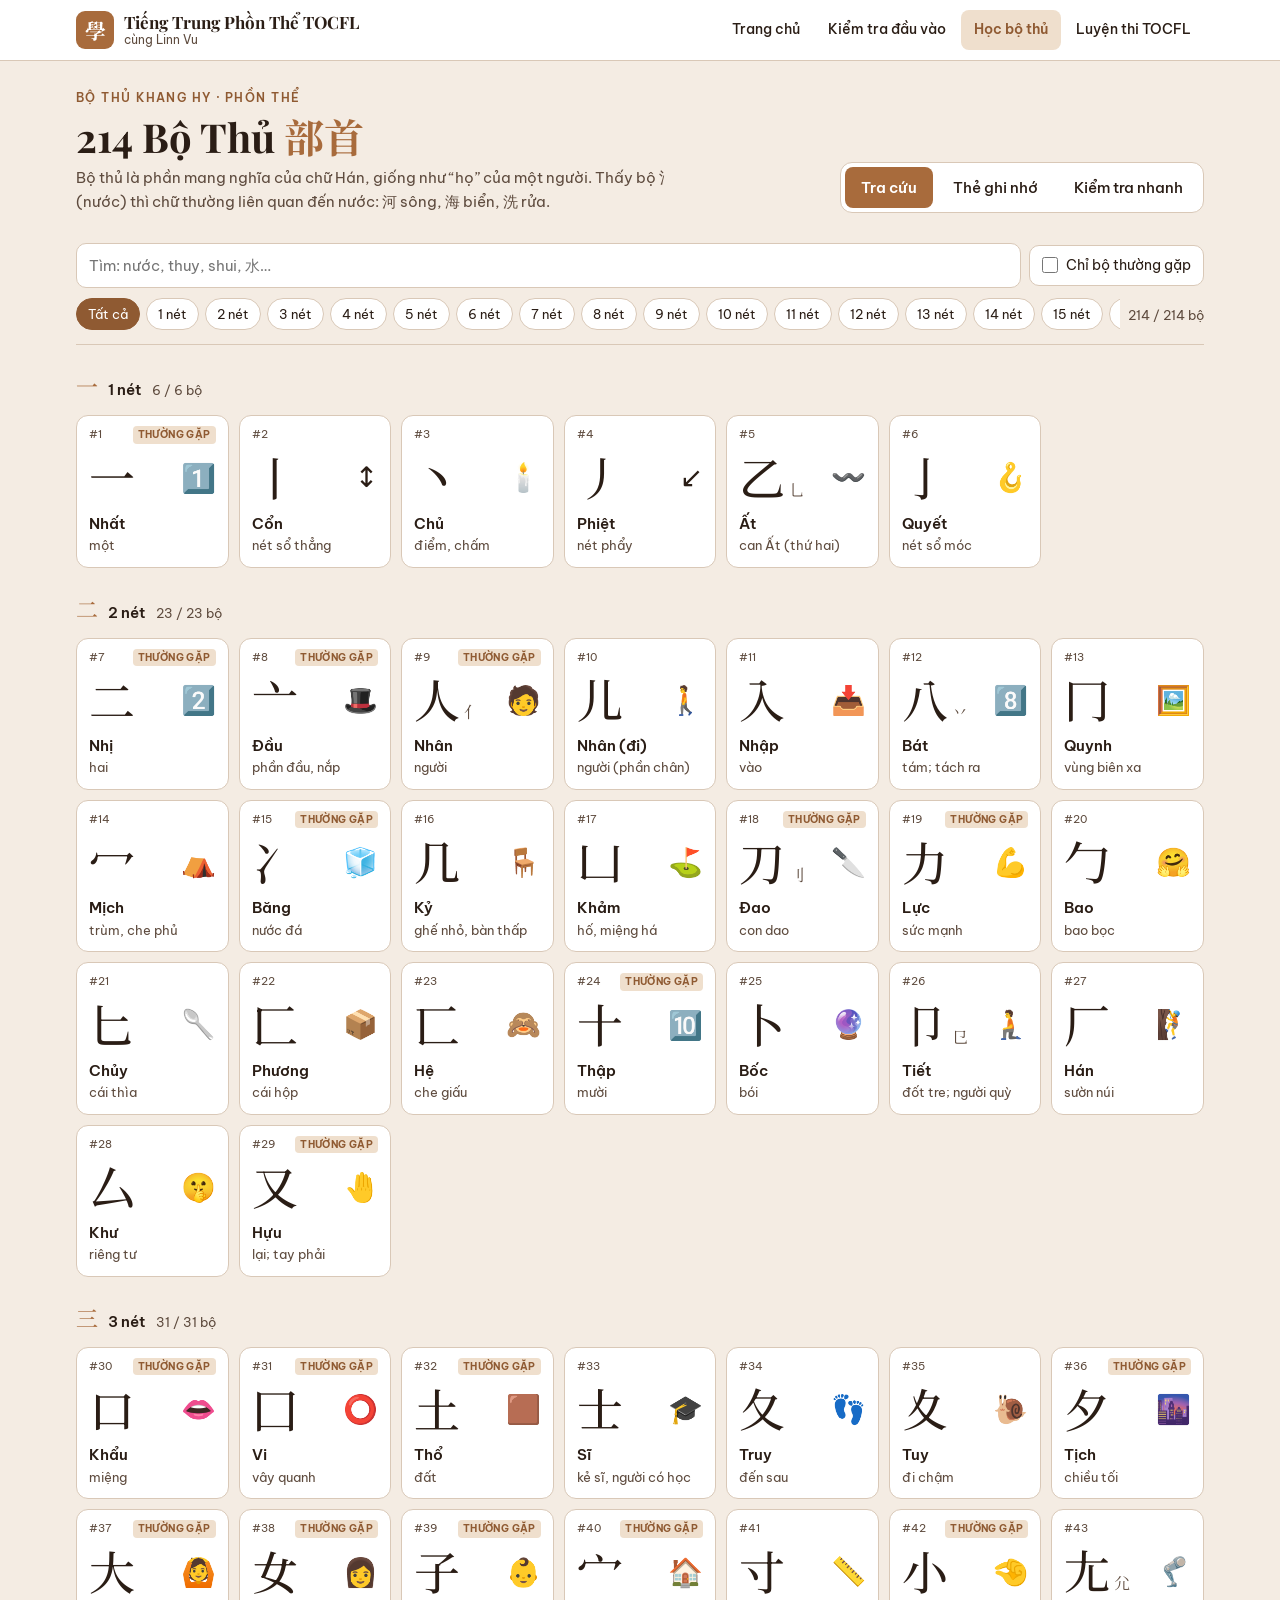
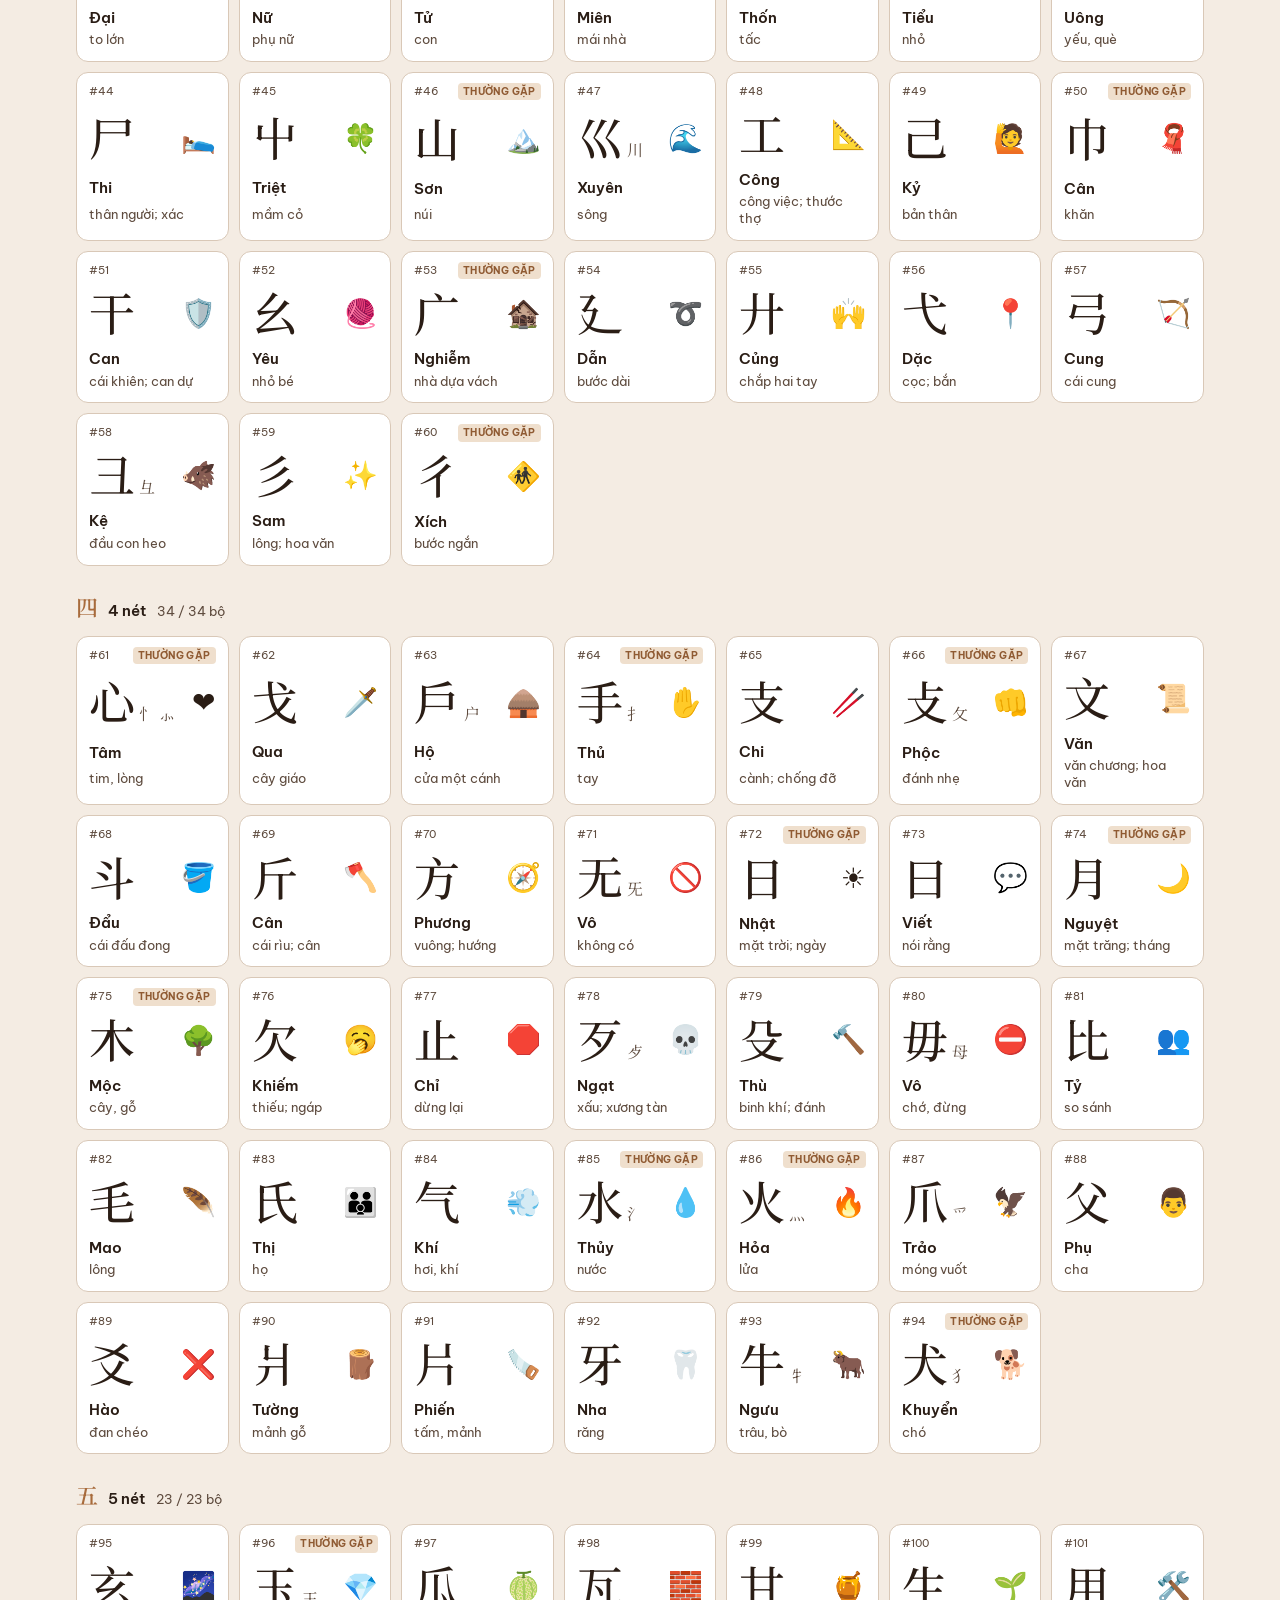
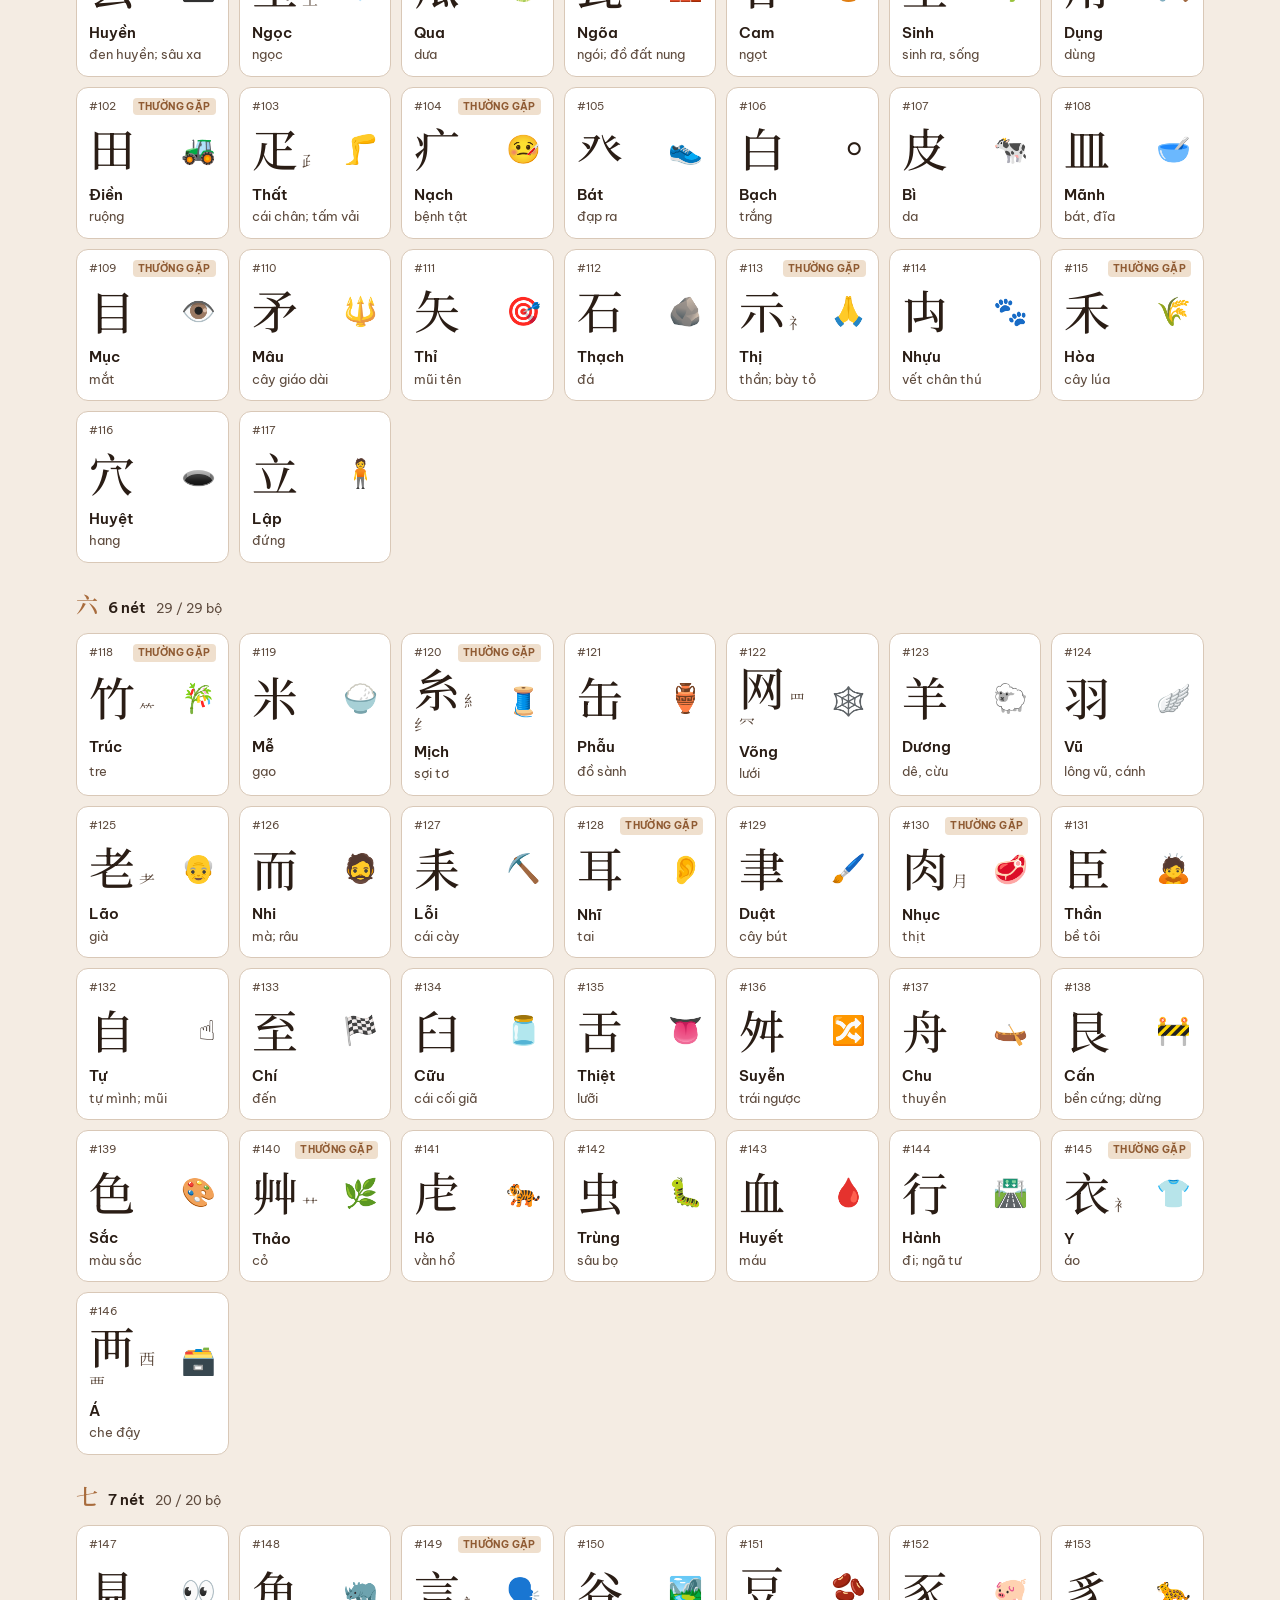
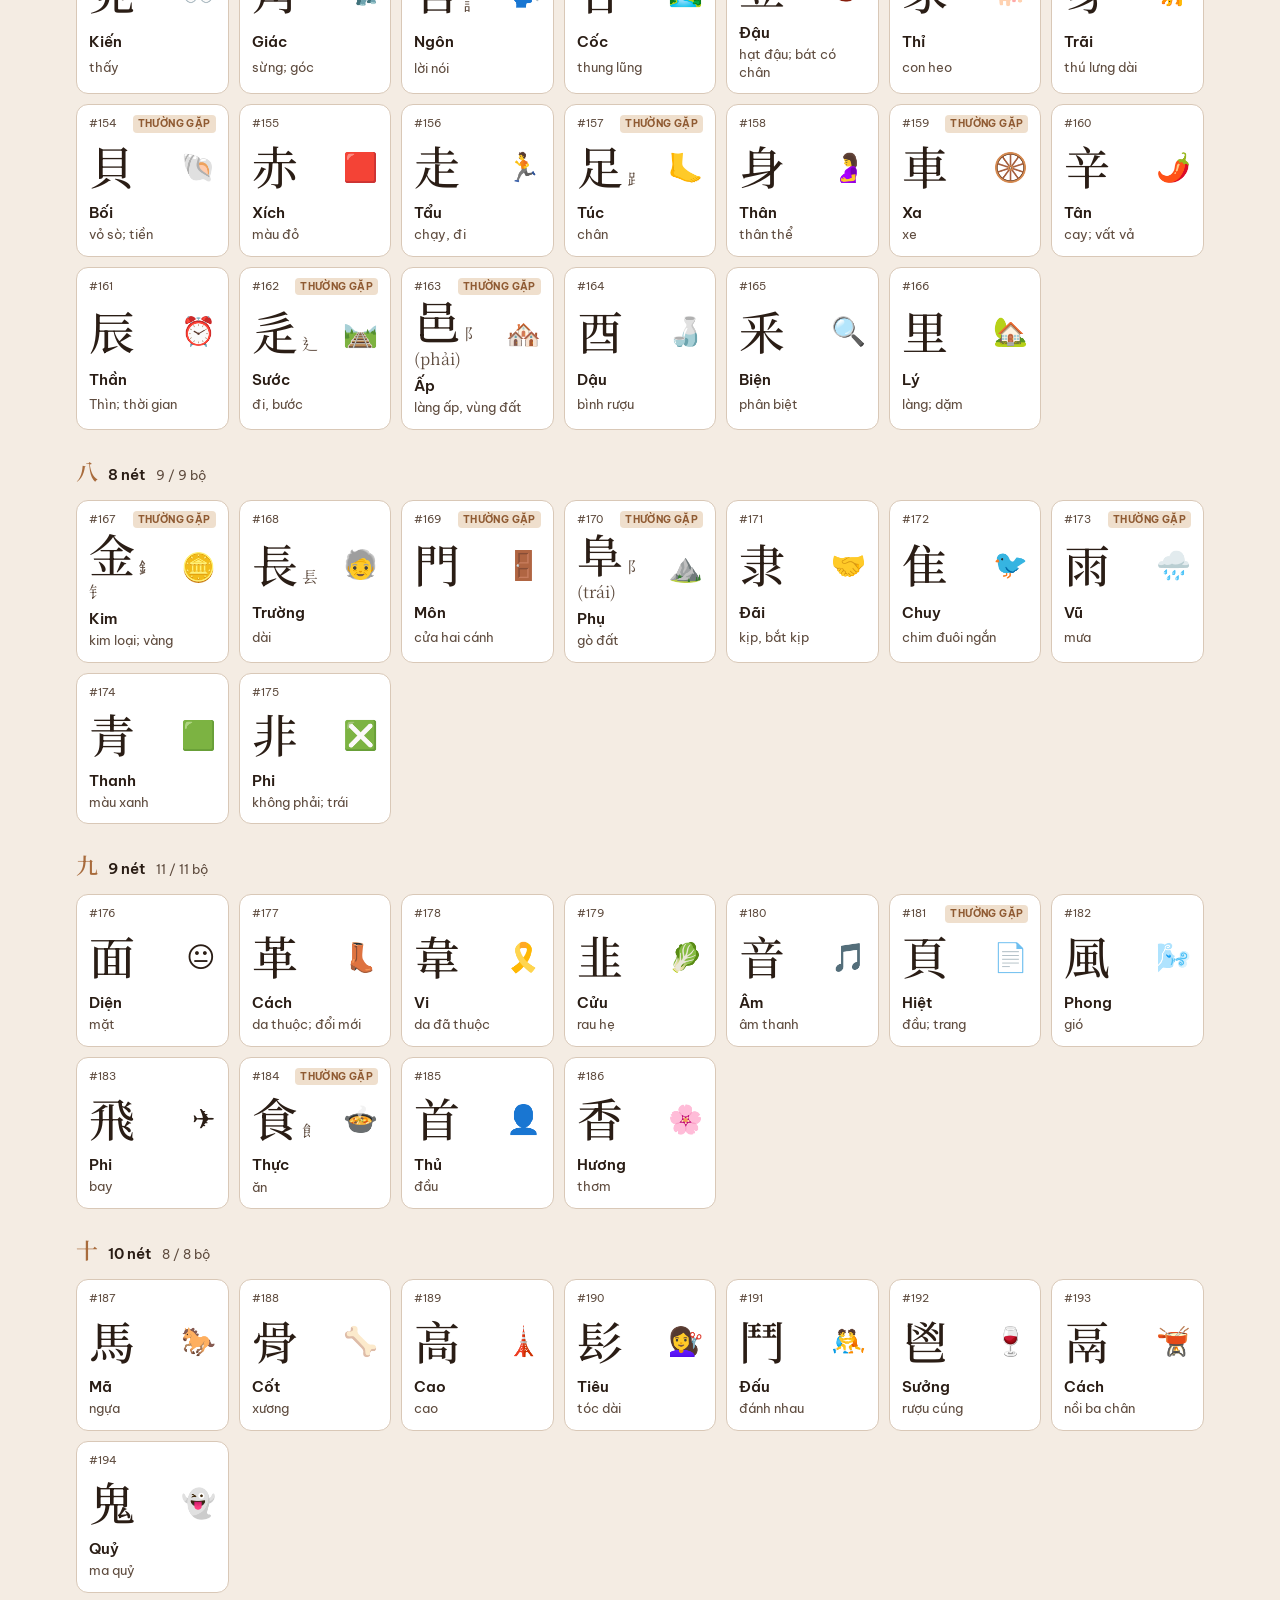
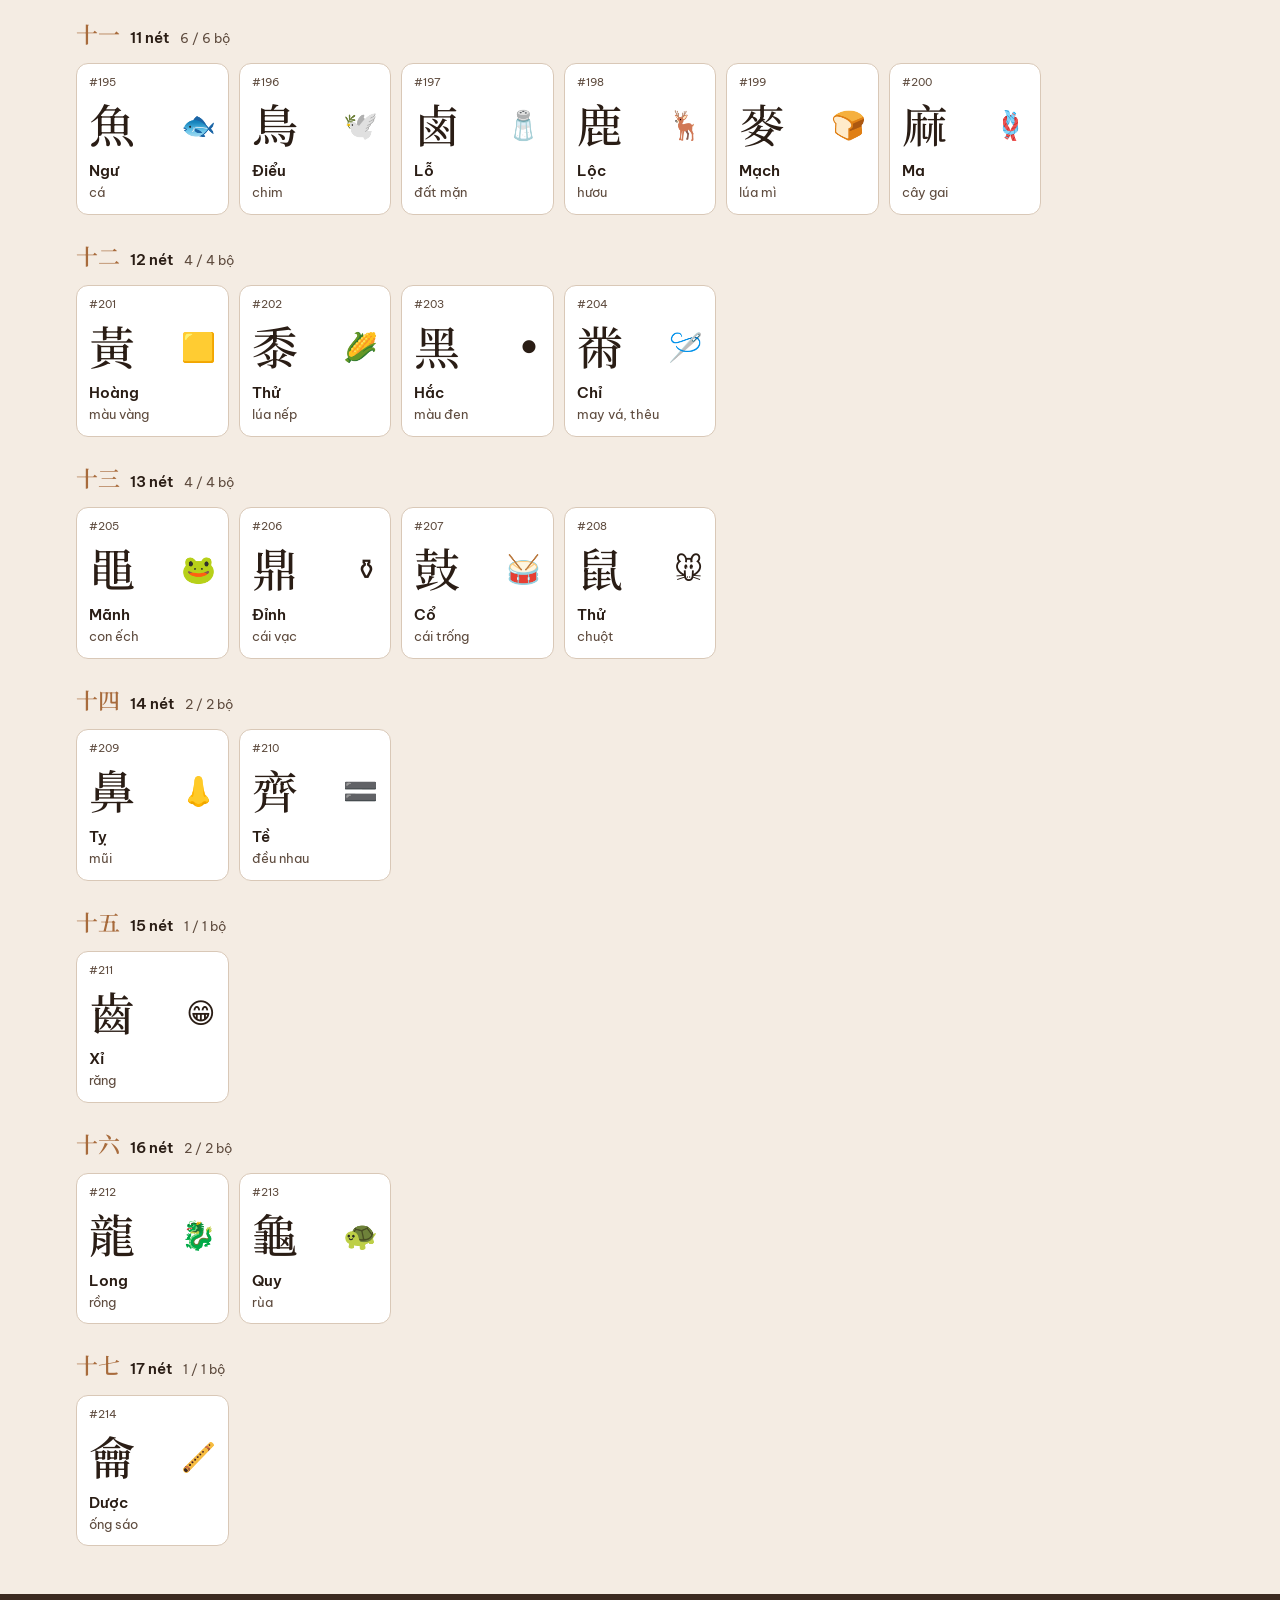
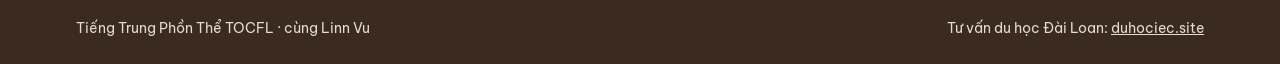
==== commit 058c6e16: "Add files via upload" ====
--- a/bo-thu/index.html
+++ b/bo-thu/index.html
@@ -2,361 +2,267 @@
 <html lang="vi">
 <head>
 <meta charset="utf-8">
-<meta name="viewport" content="width=device-width, initial-scale=1, viewport-fit=cover">
-<meta name="description" content="Tra cứu 214 bộ thủ chữ Hán (phồn thể) có hình minh họa, Hán Việt, pinyin, chú âm và chữ ví dụ.">
+<meta name="viewport" content="width=device-width,initial-scale=1,viewport-fit=cover">
 <title>214 Bộ Thủ</title>
-<link rel="preconnect" href="https://fonts.googleapis.com">
-<link rel="preconnect" href="https://fonts.gstatic.com" crossorigin>
-<link rel="stylesheet" href="https://fonts.googleapis.com/css2?family=Be+Vietnam+Pro:wght@400;500;600;700&family=Noto+Serif+TC:wght@500;700&display=swap">
+<meta name="description" content="Học 214 bộ thủ chữ Hán phồn thể: tra cứu có hình minh họa, thẻ ghi nhớ và kiểm tra nhanh.">
+<link rel="stylesheet" href="../assets/site.css">
 <style>
-/* Layout: sticky filter bar, then radicals grouped by stroke count in an auto-fill card grid; tap a card for the detail sheet. */
-:root{
-  --paper:#f2f5f3; --surface:#ffffff; --ink:#1b2422; --muted:#5d6b67; --line:#d8e0dd;
-  --jade:#2c7a69; --jade-soft:#e2efeb; --seal:#b5412c; --seal-soft:#f6e3de;
-  --f-han:"Noto Serif TC","PMingLiU","Songti TC",serif;
-  --f-body:"Be Vietnam Pro",system-ui,-apple-system,"Segoe UI",sans-serif;
-}
-@media (prefers-color-scheme: dark){:root:not([data-theme="light"]){
-  --paper:#141a19; --surface:#1c2422; --ink:#e7eeeb; --muted:#9aaaa5; --line:#2e3a37;
-  --jade:#6cc3ad; --jade-soft:#1f3631; --seal:#ec8b74; --seal-soft:#3a2420; color-scheme:dark}}
-:root[data-theme="dark"]{
-  --paper:#141a19; --surface:#1c2422; --ink:#e7eeeb; --muted:#9aaaa5; --line:#2e3a37;
-  --jade:#6cc3ad; --jade-soft:#1f3631; --seal:#ec8b74; --seal-soft:#3a2420; color-scheme:dark}
+/* Ba chế độ trong một trang: Tra cứu (lưới thẻ theo số nét) · Thẻ ghi nhớ · Kiểm tra nhanh. */
 *{box-sizing:border-box}
-body{background:var(--paper);color:var(--ink);font-family:var(--f-body);font-size:15px;line-height:1.55;padding-inline:16px;padding-block:0 48px}
-.wrap{max-width:1120px;margin:0 auto}
-header.top{padding-block:28px 12px;display:grid;gap:10px}
-.eyebrow{font-size:12px;letter-spacing:.12em;text-transform:uppercase;color:var(--jade);font-weight:600}
-h1{margin:0;font-size:clamp(28px,5vw,40px);line-height:1.15;text-wrap:balance;font-weight:700}
-h1 .han{font-family:var(--f-han);color:var(--seal)}
-.lede{margin:0;color:var(--muted);max-width:62ch}
-.lede b{color:var(--ink);font-weight:600}
-.bar{position:sticky;top:env(safe-area-inset-top,0px);z-index:5;background:var(--paper);padding-block:10px;border-bottom:1px solid var(--line);display:grid;gap:10px}
-.row{display:flex;gap:8px;flex-wrap:wrap;align-items:center}
-#q{flex:1 1 240px;min-width:0;font:inherit;padding:10px 14px;border:1px solid var(--line);border-radius:10px;background:var(--surface);color:var(--ink)}
-#q:focus-visible,button:focus-visible{outline:2px solid var(--jade);outline-offset:2px}
-.toggle{display:flex;align-items:center;gap:8px;font-size:14px;cursor:pointer;user-select:none;padding:8px 12px;border:1px solid var(--line);border-radius:10px;background:var(--surface)}
-.toggle input{accent-color:var(--seal);width:16px;height:16px;margin:0}
+body{margin:0;background:var(--bg);color:var(--ink);font-family:var(--f-ui);font-size:15px;line-height:1.55}
+[hidden]{display:none!important}
+.wrap{max-width:1160px;margin:0 auto;padding-inline:16px;padding-block:28px 0}
+button{font:inherit;color:inherit}
+:focus-visible{outline:2px solid var(--brand);outline-offset:2px}
+
+.top{display:flex;flex-wrap:wrap;align-items:flex-end;justify-content:space-between;gap:16px 24px}
+.top .t{display:flex;flex-direction:column;gap:6px;min-width:0}
+.eyebrow{font-size:12px;letter-spacing:.12em;text-transform:uppercase;color:var(--accent);font-weight:600}
+h1{margin:0;font-family:var(--f-display);font-size:clamp(28px,4.5vw,40px);line-height:1.15;text-wrap:balance}
+h1 .han{font-family:var(--f-zh);color:var(--brand);font-weight:700}
+.lede{margin:0;color:var(--muted);max-width:64ch}
+.tabs{display:flex;gap:4px;padding:4px;background:var(--surface);border:1px solid var(--line);border-radius:12px;overflow-x:auto;max-width:100%}
+.tab{flex:none;padding:9px 16px;border:none;border-radius:8px;background:transparent;font-weight:500;cursor:pointer;white-space:nowrap}
+.tab[aria-selected="true"]{background:var(--brand);color:#fff;font-weight:600}
+
+.badge{display:inline-block;font-size:10px;font-weight:700;letter-spacing:.04em;color:var(--accent);background:var(--accent-soft);border-radius:4px;padding:1px 5px}
+
+/* --- Tra cứu --- */
+.bar{position:sticky;top:env(safe-area-inset-top,0px);z-index:5;background:var(--bg);padding-block:12px;margin-top:18px;border-bottom:1px solid var(--line);display:grid;gap:10px}
+.row{display:flex;gap:8px;flex-wrap:wrap;align-items:center;min-width:0}
+.row>.chips{flex:1 1 200px;min-width:0}
+input[type=search],select{font:inherit;padding:10px 12px;border:1px solid var(--line);border-radius:10px;background:var(--surface);color:var(--ink)}
+#q{flex:1 1 240px;min-width:0}
+.toggle{display:flex;align-items:center;gap:8px;font-size:14px;cursor:pointer;user-select:none;padding:9px 12px;border:1px solid var(--line);border-radius:10px;background:var(--surface)}
+.toggle input{accent-color:var(--brand);width:16px;height:16px;margin:0}
 .chips{display:flex;gap:6px;overflow-x:auto;padding-bottom:2px;scrollbar-width:thin}
-.chip{flex:0 0 auto;font:inherit;font-size:13px;padding:5px 11px;border-radius:999px;border:1px solid var(--line);background:var(--surface);color:var(--ink);cursor:pointer;font-variant-numeric:tabular-nums}
-.chip[aria-pressed="true"]{background:var(--jade);border-color:var(--jade);color:var(--paper)}
+.chip{flex:none;font-size:13px;padding:5px 11px;border-radius:999px;border:1px solid var(--line);background:var(--surface);cursor:pointer;font-variant-numeric:tabular-nums}
+.chip[aria-pressed="true"]{background:var(--accent);border-color:var(--accent);color:#fff}
 .count{font-size:13px;color:var(--muted);font-variant-numeric:tabular-nums}
-.group{margin-top:26px}
+.group{margin-top:24px}
 .group h2{display:flex;align-items:baseline;gap:10px;margin:0 0 12px;font-size:15px;font-weight:600}
-.group h2 .n{font-family:var(--f-han);font-size:22px;color:var(--jade)}
+.group h2 .n{font-family:var(--f-zh);font-size:22px;color:var(--brand)}
 .group h2 .sub{color:var(--muted);font-weight:400;font-size:13px}
 .grid{display:grid;grid-template-columns:repeat(auto-fill,minmax(150px,1fr));gap:10px}
-.card{position:relative;display:grid;grid-template-rows:auto auto auto;gap:2px;text-align:left;font:inherit;color:inherit;background:var(--surface);border:1px solid var(--line);border-radius:12px;padding:10px 12px 12px;cursor:pointer;transition:border-color .15s,transform .15s}
-.card:hover{border-color:var(--jade);transform:translateY(-1px)}
-.card .meta{display:flex;justify-content:space-between;font-size:11px;color:var(--muted);font-variant-numeric:tabular-nums}
+.card{display:grid;gap:2px;text-align:left;background:var(--surface);border:1px solid var(--line);border-radius:12px;padding:10px 12px 12px;cursor:pointer;transition:border-color .15s,transform .15s}
+.card:hover{border-color:var(--brand);transform:translateY(-1px)}
+.card .meta{display:flex;justify-content:space-between;font-size:11px;color:var(--muted);font-variant-numeric:tabular-nums;min-height:16px}
 .card .main{display:flex;align-items:center;justify-content:space-between;gap:6px;min-height:64px}
-.card .glyph{font-family:var(--f-han);font-size:46px;line-height:1;font-weight:500}
-.card .var{font-family:var(--f-han);font-size:16px;color:var(--muted);margin-left:4px}
+.card .glyph{font-family:var(--f-zh);font-size:46px;line-height:1;font-weight:500}
+.card .var{font-family:var(--f-zh);font-size:16px;color:var(--muted);margin-left:4px}
 .card .emo{font-size:28px;line-height:1}
-.card .hv{font-weight:600;font-size:15px}
-.card .vn{font-size:13px;color:var(--muted);line-height:1.35;min-width:0}
-.star{display:inline-block;font-size:10px;font-weight:600;letter-spacing:.04em;color:var(--seal);background:var(--seal-soft);border-radius:4px;padding:1px 5px}
+.card .hv{font-weight:600}
+.card .vn{font-size:13px;color:var(--muted);line-height:1.35}
 .empty{padding:40px 0;color:var(--muted);text-align:center}
-.legend{display:flex;gap:14px;flex-wrap:wrap;font-size:13px;color:var(--muted)}
-
-dialog{border:none;padding:0;border-radius:18px;background:var(--surface);color:var(--ink);width:min(520px,calc(100vw - 32px));max-height:calc(100vh - 48px);box-shadow:0 24px 60px rgba(0,0,0,.25)}
-dialog::backdrop{background:rgba(10,20,18,.45)}
-.sheet{display:grid;gap:16px;padding:20px 20px 18px}
-.sheet .head{display:flex;justify-content:space-between;align-items:center;font-size:13px;color:var(--muted);font-variant-numeric:tabular-nums}
-.x{font:inherit;font-size:20px;line-height:1;background:none;border:none;color:var(--muted);cursor:pointer;padding:4px 8px;border-radius:8px}
+
+/* --- Hộp chi tiết --- */
+dialog{border:none;padding:0;border-radius:18px;background:var(--surface);color:var(--ink);width:min(520px,calc(100vw - 32px));max-height:calc(100vh - 48px);box-shadow:0 24px 60px rgba(40,25,15,.3)}
+dialog::backdrop{background:rgba(42,29,21,.5)}
+.sheet{display:grid;gap:16px;padding:20px}
+.sheet .head{display:flex;justify-content:space-between;align-items:center;font-size:13px;color:var(--muted)}
+.x{font-size:20px;line-height:1;background:none;border:none;color:var(--muted);cursor:pointer;padding:4px 8px;border-radius:8px}
 .hero{display:grid;grid-template-columns:auto 1fr;gap:18px;align-items:center}
-.box{position:relative;width:118px;height:118px;display:grid;place-items:center;border:1px solid var(--line);border-radius:10px;background:
+.box{width:118px;height:118px;display:grid;place-items:center;border:1px solid var(--line);border-radius:10px;background:
   linear-gradient(var(--line),var(--line)) center/1px 100% no-repeat,
-  linear-gradient(var(--line),var(--line)) center/100% 1px no-repeat, var(--paper)}
-.box .g{font-family:var(--f-han);font-size:84px;line-height:1;font-weight:500}
+  linear-gradient(var(--line),var(--line)) center/100% 1px no-repeat,var(--bg)}
+.box .g{font-family:var(--f-zh);font-size:84px;line-height:1;font-weight:500}
 .hero .emo{font-size:44px;line-height:1}
-.hero .hvbig{font-size:24px;font-weight:700;margin:4px 0 0}
-.hero .read{color:var(--muted);font-size:15px}
-.hero .read span{font-family:var(--f-han)}
+.hero .hvbig{font-family:var(--f-display);font-size:24px;font-weight:700;margin-top:4px}
+.hero .read{color:var(--muted)}
+.zh{font-family:var(--f-zh)}
 dl{margin:0;display:grid;gap:12px}
-dt{font-size:12px;letter-spacing:.08em;text-transform:uppercase;color:var(--jade);font-weight:600}
+dt{font-size:12px;letter-spacing:.08em;text-transform:uppercase;color:var(--accent);font-weight:600}
 dd{margin:2px 0 0}
-.vars,.egs{display:flex;gap:8px;flex-wrap:wrap}
-.vars span,.egs span{font-family:var(--f-han);font-size:24px;line-height:1;padding:8px 10px;border-radius:8px;background:var(--jade-soft)}
+.pills{display:flex;gap:8px;flex-wrap:wrap}
+.pills span{font-family:var(--f-zh);font-size:24px;line-height:1;padding:8px 10px;border-radius:8px;background:var(--accent-soft)}
 .nav{display:flex;justify-content:space-between;gap:8px}
-.nav button{font:inherit;font-size:14px;padding:8px 14px;border-radius:10px;border:1px solid var(--line);background:var(--paper);color:var(--ink);cursor:pointer}
-.nav button:disabled{opacity:.4;cursor:default}
+.btn{display:inline-flex;align-items:center;justify-content:center;gap:6px;padding:10px 16px;border-radius:10px;border:1px solid var(--line);background:var(--surface);cursor:pointer;font-weight:600;font-size:14px;text-decoration:none;color:var(--ink)}
+.btn:disabled{opacity:.4;cursor:default}
+.btn.pri{background:var(--brand);border-color:var(--brand);color:#fff}
+.btn.pri:hover{background:var(--accent)}
+.btn.no{background:var(--bad-soft);border-color:var(--bad-soft);color:var(--bad)}
+.btn.yes{background:var(--ok-soft);border-color:var(--ok-soft);color:var(--ok)}
+
+/* --- Thẻ ghi nhớ + Kiểm tra --- */
+.study{margin-top:22px;display:flex;flex-wrap:wrap;gap:20px;align-items:flex-start}
+.panel{background:var(--surface);border:1px solid var(--line);border-radius:16px;padding:22px;display:flex;flex-direction:column;gap:16px;min-width:0}
+.panel.main{flex:999 1 560px}
+.panel.side{flex:1 1 280px}
+.panel h2{margin:0;font-family:var(--f-display);font-size:20px}
+.opts{display:flex;flex-wrap:wrap;gap:10px;align-items:center}
+.opts label{font-size:14px;color:var(--muted);display:flex;align-items:center;gap:8px}
+.prog{display:flex;justify-content:space-between;font-size:13px;color:var(--muted);font-family:var(--f-num)}
+.meter{height:6px;border-radius:999px;background:var(--accent-soft);overflow:hidden}
+.meter i{display:block;height:100%;background:var(--brand);width:0;transition:width .25s}
+.flash{border:1px solid var(--line);border-radius:16px;min-height:320px;display:grid;place-items:center;padding:24px;background:var(--bg);cursor:pointer;text-align:center}
+.flash .front{display:grid;gap:8px;justify-items:center}
+.flash .front .g{font-family:var(--f-zh);font-size:clamp(110px,22vw,160px);line-height:1;font-weight:500}
+.flash .front .v{font-family:var(--f-zh);font-size:26px;color:var(--muted)}
+.flash .hint{font-size:13px;color:var(--muted)}
+.flash .back{display:grid;gap:8px;justify-items:center;max-width:46ch}
+.flash .back .top2{display:flex;align-items:center;gap:14px}
+.flash .back .g{font-family:var(--f-zh);font-size:64px;line-height:1}
+.flash .back .emo{font-size:48px;line-height:1}
+.flash .back .hv{font-family:var(--f-display);font-size:28px;font-weight:700}
+.flash .back .eg{font-family:var(--f-zh);font-size:24px;color:var(--accent)}
+.acts3{display:grid;grid-template-columns:repeat(3,minmax(0,1fr));gap:10px}
+.acts3 .btn{padding:13px 8px}
+.stats{display:grid;grid-template-columns:repeat(3,minmax(0,1fr));gap:8px;text-align:center}
+.stats div{padding:12px 6px;border-radius:10px;background:var(--bg)}
+.stats b{display:block;font-family:var(--f-num);font-size:22px}
+.stats .k b{color:var(--ok)} .stats .r b{color:var(--bad)}
+.stats span{font-size:12px;color:var(--muted)}
+.note{margin:0;font-size:13px;color:var(--muted)}
+.done{display:grid;gap:12px;justify-items:center;text-align:center;padding:24px 0}
+.done .big{font-family:var(--f-display);font-size:30px;font-weight:700}
+
+.q{display:grid;gap:14px}
+.q .ask{font-size:17px}
+.q .ask .g{font-family:var(--f-zh);font-size:64px;line-height:1.1;display:block;margin-top:6px}
+.q .ask .p{font-family:var(--f-display);font-size:26px;font-weight:700;display:block;margin-top:4px}
+.choices{display:grid;grid-template-columns:repeat(2,minmax(0,1fr));gap:10px}
+@media (max-width:480px){.choices{grid-template-columns:minmax(0,1fr)}}
+.choice{text-align:left;padding:14px 16px;border-radius:12px;border:1px solid var(--line);background:var(--surface);cursor:pointer;display:flex;align-items:center;gap:10px;min-height:56px}
+.choice:hover:not(:disabled){border-color:var(--brand)}
+.choice .zh{font-size:30px;line-height:1}
+.choice.right{border:2px solid var(--ok);background:var(--ok-soft)}
+.choice.wrong{border:2px solid var(--bad);background:var(--bad-soft)}
+.choice:disabled{cursor:default}
+.fb{padding:12px 14px;border-radius:10px;background:var(--bg);font-size:14px}
+.fb b{color:var(--ok)} .fb.bad b{color:var(--bad)}
+.wrongs{display:flex;flex-wrap:wrap;gap:8px;justify-content:center}
+.wrongs span{padding:6px 10px;border-radius:8px;background:var(--bad-soft);font-size:14px}
+.wrongs .zh{font-size:20px;margin-right:4px}
+
 @media (max-width:420px){.grid{grid-template-columns:repeat(2,minmax(0,1fr))}.card .glyph{font-size:40px}.box{width:96px;height:96px}.box .g{font-size:68px}}
-@media (prefers-reduced-motion:reduce){.card{transition:none}.card:hover{transform:none}}
+@media (prefers-reduced-motion:reduce){.card,.meter i{transition:none}.card:hover{transform:none}}
 </style>
-<style>[hidden]{display:none!important}body{margin:0}img{max-width:100%}</style>
 </head>
 <body>
-
-<div class="wrap">
-  <header class="top">
-    <div class="eyebrow">Bộ thủ Khang Hy · Phồn thể</div>
-    <h1>214 Bộ Thủ <span class="han">部首</span></h1>
-    <p class="lede">Bộ thủ là phần mang <b>nghĩa</b> của chữ Hán, giống như “họ” của một người: nhìn họ là đoán được người đó thuộc gia đình nào. Thấy bộ <b>氵 (nước)</b> thì chữ thường liên quan đến nước: 河 sông, 海 biển, 洗 rửa. Bấm vào từng thẻ để xem giải thích và chữ ví dụ.</p>
-    <div class="legend"><span><span class="star">THƯỜNG GẶP</span> nên học trước</span><span>Số nét · số thứ tự Khang Hy ở góc thẻ</span></div>
-  </header>
-
-  <div class="bar">
-    <div class="row">
-      <input id="q" type="search" placeholder="Tìm: nước, thuy, shui, 水…" aria-label="Tìm bộ thủ" autocomplete="off">
-      <label class="toggle"><input id="common" type="checkbox"> Chỉ bộ thường gặp</label>
+<main class="wrap">
+  <div class="top">
+    <div class="t">
+      <span class="eyebrow">Bộ thủ Khang Hy · Phồn thể</span>
+      <h1>214 Bộ Thủ <span class="han">部首</span></h1>
+      <p class="lede">Bộ thủ là phần mang nghĩa của chữ Hán, giống như “họ” của một người. Thấy bộ 氵 (nước) thì chữ thường liên quan đến nước: 河 sông, 海 biển, 洗 rửa.</p>
     </div>
-    <div class="row" style="justify-content:space-between">
-      <div class="chips" id="chips" role="group" aria-label="Lọc theo số nét"></div>
-      <span class="count" id="count"></span>
+    <div class="tabs" role="tablist" aria-label="Chế độ học">
+      <button class="tab" role="tab" id="t-tra" aria-controls="v-tra" data-v="tra">Tra cứu</button>
+      <button class="tab" role="tab" id="t-the" aria-controls="v-the" data-v="the">Thẻ ghi nhớ</button>
+      <button class="tab" role="tab" id="t-kt" aria-controls="v-kt" data-v="kt">Kiểm tra nhanh</button>
     </div>
   </div>
 
-  <main id="list"></main>
-</div>
-
-<dialog id="dlg" aria-label="Chi tiết bộ thủ">
-  <div class="sheet" id="sheet"></div>
-</dialog>
-
+  <!-- ===== Tra cứu ===== -->
+  <section id="v-tra" role="tabpanel" aria-labelledby="t-tra">
+    <div class="bar">
+      <div class="row">
+        <input id="q" type="search" placeholder="Tìm: nước, thuy, shui, 水…" aria-label="Tìm bộ thủ" autocomplete="off">
+        <label class="toggle"><input id="common" type="checkbox"> Chỉ bộ thường gặp</label>
+      </div>
+      <div class="row" style="justify-content:space-between">
+        <div class="chips" id="chips" role="group" aria-label="Lọc theo số nét"></div>
+        <span class="count" id="count"></span>
+      </div>
+    </div>
+    <div id="list"></div>
+  </section>
+
+  <!-- ===== Thẻ ghi nhớ ===== -->
+  <section id="v-the" role="tabpanel" aria-labelledby="t-the" hidden>
+    <div class="study">
+      <div class="panel main">
+        <div class="opts">
+          <label for="f-set">Bộ thẻ <select id="f-set"></select></label>
+          <label class="toggle"><input id="f-skip" type="checkbox" checked> Bỏ qua thẻ đã nhớ</label>
+        </div>
+        <div>
+          <div class="prog"><span id="f-pos"></span><span id="f-left"></span></div>
+          <div class="meter" aria-hidden="true"><i id="f-bar"></i></div>
+        </div>
+        <div id="f-card"></div>
+        <div class="acts3" id="f-acts">
+          <button class="btn no" id="f-no" type="button">Chưa nhớ</button>
+          <button class="btn" id="f-flip" type="button">Lật thẻ</button>
+          <button class="btn yes" id="f-yes" type="button">Đã nhớ</button>
+        </div>
+        <p class="note">Bấm vào thẻ hoặc phím cách để lật. Thẻ “Chưa nhớ” sẽ quay lại sau vài thẻ. Tiến độ được lưu trên máy em đang dùng.</p>
+      </div>
+      <aside class="panel side">
+        <h2>Tiến độ của em</h2>
+        <div class="stats">
+          <div class="k"><b id="s-known">0</b><span>Đã nhớ</span></div>
+          <div class="r"><b id="s-again">0</b><span>Cần ôn</span></div>
+          <div><b id="s-new">0</b><span>Chưa học</span></div>
+        </div>
+        <p class="note">Tính trên bộ thẻ đang chọn.</p>
+        <button class="btn" id="f-reset" type="button">Học lại từ đầu</button>
+        <p class="note" id="f-reset-ask" hidden>Xóa tiến độ của bộ thẻ này? <button class="btn no" id="f-reset-yes" type="button">Xóa</button> <button class="btn" id="f-reset-no" type="button">Không</button></p>
+      </aside>
+    </div>
+  </section>
+
+  <!-- ===== Kiểm tra nhanh ===== -->
+  <section id="v-kt" role="tabpanel" aria-labelledby="t-kt" hidden>
+    <div class="study">
+      <div class="panel main" id="k-box"></div>
+      <aside class="panel side">
+        <h2>Cách làm</h2>
+        <p class="note">Mỗi lượt 10 câu, chọn ngẫu nhiên trong bộ em chọn. Có hai kiểu câu: nhìn bộ thủ đoán nghĩa, và đọc nghĩa chọn đúng bộ thủ.</p>
+        <label class="note" for="k-set" style="display:grid;gap:6px">Kiểm tra trong <select id="k-set"></select></label>
+        <button class="btn pri" id="k-start" type="button">Bắt đầu lượt mới</button>
+      </aside>
+    </div>
+  </section>
+</main>
+
+<dialog id="dlg" aria-label="Chi tiết bộ thủ"><div class="sheet" id="sheet"></div></dialog>
+
+<script src="data.js"></script>
 <script>
-// Fields: chữ | biến thể | pinyin | chú âm | Hán Việt | nghĩa | emoji | giải thích | chữ ví dụ | thường gặp
-const RAW = `一||yī|ㄧ|Nhất|một|1️⃣|Một nét ngang nằm ngang: số một. Cũng tượng trưng cho mặt đất hay đường chân trời.|三 上 下|1
-丨||gǔn|ㄍㄨㄣˇ|Cổn|nét sổ thẳng|↕️|Một nét thẳng từ trên xuống, chỉ sự xuyên suốt, nối trên với dưới.|中 串|0
-丶||zhǔ|ㄓㄨˇ|Chủ|điểm, chấm|🕯️|Một chấm nhỏ, giống đốm lửa trên ngọn đèn. Chữ 主 (chủ) có chấm này ở trên.|主 丸|0
-丿||piě|ㄆㄧㄝˇ|Phiệt|nét phẩy|↙️|Nét viết xiên từ phải trên xuống trái dưới.|乃 久|0
-乙|乚|yǐ|ㄧˇ|Ất|can Ất (thứ hai)|〰️|Giống mầm cây cong queo cố nhú lên khỏi mặt đất.|九 也 乾|0
-亅||jué|ㄐㄩㄝˊ|Quyết|nét sổ móc|🪝|Nét sổ có móc ở cuối, giống cái móc câu.|了 事|0
-二||èr|ㄦˋ|Nhị|hai|2️⃣|Hai nét ngang: số hai.|五 井 云|1
-亠||tóu|ㄊㄡˊ|Đầu|phần đầu, nắp|🎩|Một chấm trên một nét ngang, như cái nắp đội trên đầu chữ.|京 交 亮|1
-人|亻|rén|ㄖㄣˊ|Nhân|người|🧑|Hình người đứng nhìn nghiêng, thấy rõ hai chân. Đứng bên trái chữ thì viết thành 亻.|你 他 們 休|1
-儿||ér|ㄦˊ|Nhân (đi)|người (phần chân)|🚶|Hai chân người đang bước đi, thường nằm ở dưới chữ.|兄 先 光|0
-入||rù|ㄖㄨˋ|Nhập|vào|📥|Hai nét chụm lại như mũi tên chui vào trong.|內 全|0
-八|丷|bā|ㄅㄚ|Bát|tám; tách ra|8️⃣|Hai nét quay lưng tách ra hai bên. Nghĩa gốc là chia ra, sau mượn làm số tám.|公 六 共|0
-冂||jiōng|ㄐㄩㄥ|Quynh|vùng biên xa|🖼️|Một cái khung chỉ có ba cạnh, như vòng biên giới bao quanh.|再 冊|0
-冖||mì|ㄇㄧˋ|Mịch|trùm, che phủ|⛺|Tấm vải trùm lên che vật bên dưới. Khác 宀 vì không có chấm trên đầu.|冠 冥|0
-冫||bīng|ㄅㄧㄥ|Băng|nước đá|🧊|Hai nét giống vân băng đá. So với 氵 (3 nét, nước) thì 冫 chỉ có 2 nét: nước đông lại.|冰 冷 冬|1
-几||jī|ㄐㄧ|Kỷ|ghế nhỏ, bàn thấp|🪑|Hình cái ghế thấp có chân.|凡 凳|0
-凵||kǎn|ㄎㄢˇ|Khảm|hố, miệng há|⛳|Một cái hố hở miệng phía trên.|出 凶|0
-刀|刂|dāo|ㄉㄠ|Đao|con dao|🔪|Hình con dao có lưỡi và cán. Đứng bên phải chữ thì viết thành 刂.|分 別 到 刻|1
-力||lì|ㄌㄧˋ|Lực|sức mạnh|💪|Hình cái cày xưa, phải dùng sức mới kéo được. Chữ 男 = 田 ruộng + 力 sức: người đàn ông.|男 助 動|1
-勹||bāo|ㄅㄠ|Bao|bao bọc|🤗|Người cúi lưng ôm trọn một vật vào lòng.|包 勻|0
-匕||bǐ|ㄅㄧˇ|Chủy|cái thìa|🥄|Hình cái thìa cán dài.|北 化|0
-匚||fāng|ㄈㄤ|Phương|cái hộp|📦|Cái hộp vuông mở một bên.|匠 匪|0
-匸||xì|ㄒㄧˋ|Hệ|che giấu|🙈|Giống 匚 nhưng nét ngang trên thò ra, ý là che đậy, giấu đi.|區 匹|0
-十||shí|ㄕˊ|Thập|mười|🔟|Một ngang, một sổ cắt nhau: đủ cả bốn phương, là số mười.|千 半 南|1
-卜||bǔ|ㄅㄨˇ|Bốc|bói|🔮|Vết nứt trên mai rùa khi đốt để xem bói.|占 卦|0
-卩|㔾|jié|ㄐㄧㄝˊ|Tiết|đốt tre; người quỳ|🧎|Hình người quỳ gối. Còn dùng với nghĩa đốt, khớp.|印 危 即|0
-厂||hàn|ㄏㄢˋ|Hán|sườn núi|🧗|Mỏm đá nhô ra, dưới có chỗ trú được.|原 厚|0
-厶||sī|ㄙ|Khư|riêng tư|🤫|Vòng tay cuộn về phía mình: của riêng mình.|去 參|0
-又||yòu|ㄧㄡˋ|Hựu|lại; tay phải|🤚|Hình bàn tay phải. Nhiều chữ có 又 liên quan đến tay: 取 lấy, 友 bạn (hai tay nắm nhau).|友 反 取|1
-口||kǒu|ㄎㄡˇ|Khẩu|miệng|👄|Hình cái miệng mở. Chữ có 口 thường liên quan đến ăn, nói, kêu.|吃 喝 叫 名|1
-囗||wéi|ㄨㄟˊ|Vi|vây quanh|⭕|Khung vuông bao kín bốn phía, to hơn 口. Như bức tường quanh một nước.|國 回 圖|1
-土||tǔ|ㄊㄨˇ|Thổ|đất|🟫|Mầm cây nhô lên khỏi mặt đất.|地 在 坐|1
-士||shì|ㄕˋ|Sĩ|kẻ sĩ, người có học|🎓|Giống 土 nhưng nét ngang trên dài hơn nét dưới. Chỉ người đàn ông có học, có tài.|壯 聲|0
-夂||zhǐ|ㄓˇ|Truy|đến sau|👣|Hình bàn chân úp xuống, đi tới sau.|冬 各|0
-夊||suī|ㄙㄨㄟ|Tuy|đi chậm|🐌|Bàn chân bước chậm, kéo lê. Thường nằm dưới chữ.|夏|0
-夕||xī|ㄒㄧ|Tịch|chiều tối|🌆|Vầng trăng mới mọc lúc chiều tối. Giống 月 nhưng thiếu một nét.|多 夜 外|1
-大||dà|ㄉㄚˋ|Đại|to lớn|🙆|Người đứng dang rộng hai tay hai chân: to lớn.|天 太 夫|1
-女||nǚ|ㄋㄩˇ|Nữ|phụ nữ|👩|Người phụ nữ ngồi quỳ, hai tay đan trước ngực.|好 媽 姐|1
-子||zǐ|ㄗˇ|Tử|con|👶|Em bé quấn tã: đầu to, hai tay giơ ra.|字 學 孩|1
-宀||mián|ㄇㄧㄢˊ|Miên|mái nhà|🏠|Hình mái nhà nhìn từ bên hông. Chữ 家 = mái nhà + heo (豕): nhà có nuôi heo.|家 室 安|1
-寸||cùn|ㄘㄨㄣˋ|Thốn|tấc|📏|Bàn tay, chấm nhỏ chỉ chỗ bắt mạch cách cổ tay một tấc.|對 封|0
-小||xiǎo|ㄒㄧㄠˇ|Tiểu|nhỏ|🤏|Ba chấm nhỏ như hạt cát: nhỏ bé.|少 尖|1
-尢|尣|wāng|ㄨㄤ|Uông|yếu, què|🦿|Người có một chân bị cong, đi khập khiễng.|就 尤|0
-尸||shī|ㄕ|Thi|thân người; xác|🛌|Người nằm hoặc ngồi xổm. Nhiều chữ có 尸 liên quan đến thân người hoặc nhà ở.|屋 局 層|0
-屮||chè|ㄔㄜˋ|Triệt|mầm cỏ|🍀|Một cây cỏ non mới nhú, có lá hai bên.|屯|0
-山||shān|ㄕㄢ|Sơn|núi|🏔️|Ba đỉnh núi nhọn nhô lên.|岸 島 峰|1
-巛|川|chuān|ㄔㄨㄢ|Xuyên|sông|🌊|Ba dòng nước chảy song song.|州 巡|0
-工||gōng|ㄍㄨㄥ|Công|công việc; thước thợ|📐|Hình cây thước của người thợ: làm việc, công việc.|左 巧 差|0
-己||jǐ|ㄐㄧˇ|Kỷ|bản thân|🙋|Sợi dây quấn khúc. Mượn nghĩa: chính mình. Đừng nhầm với 已 (đã) và 巳.|已 巷|0
-巾||jīn|ㄐㄧㄣ|Cân|khăn|🧣|Tấm khăn vải treo rủ xuống. Chữ có 巾 thường liên quan đến vải.|布 帶 帽 師|1
-干||gān|ㄍㄢ|Can|cái khiên; can dự|🛡️|Hình cái khiên hoặc cây chạc dùng để chống đỡ.|平 年 幸|0
-幺||yāo|ㄧㄠ|Yêu|nhỏ bé|🧶|Một lọn tơ nhỏ xoắn lại: nhỏ, non.|幼 幾|0
-广||yǎn|ㄧㄢˇ|Nghiễm|nhà dựa vách|🏚️|Mái nhà dựa vào vách đá, chỉ có một bên tường. Chữ có 广 thường là nhà cửa, cửa hàng.|店 床 廣|1
-廴||yǐn|ㄧㄣˇ|Dẫn|bước dài|➰|Bước chân kéo dài ra. Luôn bọc ở bên trái và dưới chữ.|建 延|0
-廾||gǒng|ㄍㄨㄥˇ|Củng|chắp hai tay|🙌|Hai bàn tay cùng nâng một vật lên.|弄 弊|0
-弋||yì|ㄧˋ|Dặc|cọc; bắn|📍|Cây cọc gỗ cắm xuống đất, hoặc mũi tên có buộc dây.|式|0
-弓||gōng|ㄍㄨㄥ|Cung|cái cung|🏹|Hình cây cung cong.|張 弟 強|0
-彐|彑|jì|ㄐㄧˋ|Kệ|đầu con heo|🐗|Hình cái đầu heo nhìn nghiêng.|彗 彙|0
-彡||shān|ㄕㄢ|Sam|lông; hoa văn|✨|Ba nét xiên như sợi lông, tia sáng hay hoa văn trang trí.|形 影 彩|0
-彳||chì|ㄔˋ|Xích|bước ngắn|🚸|Nửa bên trái của chữ 行 (ngã tư): đi, bước. Có thể gọi là “người kép”.|很 往 得|1
-心|忄 ⺗|xīn|ㄒㄧㄣ|Tâm|tim, lòng|❤️|Hình quả tim. Đứng bên trái viết thành 忄. Chữ có 心 thường nói về cảm xúc, suy nghĩ.|想 快 忙|1
-戈||gē|ㄍㄜ|Qua|cây giáo|🗡️|Vũ khí cán dài có lưỡi ngang. Chữ có 戈 thường liên quan đến chiến đấu.|我 戰 成|0
-戶|户|hù|ㄏㄨˋ|Hộ|cửa một cánh|🛖|Một cánh cửa, bằng nửa chữ 門. Nghĩa rộng: hộ gia đình.|房 所|0
-手|扌|shǒu|ㄕㄡˇ|Thủ|tay|✋|Bàn tay có năm ngón. Đứng bên trái viết thành 扌. Chữ có 扌 thường là động tác của tay.|打 拿 找|1
-支||zhī|ㄓ|Chi|cành; chống đỡ|🥢|Bàn tay cầm một cành tre.|技 枝|0
-攴|攵|pū|ㄆㄨ|Phộc|đánh nhẹ|👊|Bàn tay cầm roi gõ nhẹ. Đứng bên phải viết thành 攵, chỉ hành động.|教 放 收|1
-文||wén|ㄨㄣˊ|Văn|văn chương; hoa văn|📜|Người có hình vẽ trên ngực. Từ hoa văn mà ra nghĩa chữ viết, văn chương.|斑 斌|0
-斗||dǒu|ㄉㄡˇ|Đẩu|cái đấu đong|🪣|Cái gáo có cán dài dùng để đong gạo.|料 斜|0
-斤||jīn|ㄐㄧㄣ|Cân|cái rìu; cân|🪓|Hình cái rìu. Sau mượn làm đơn vị cân (khoảng 600g ở Đài Loan).|新 斷 近|0
-方||fāng|ㄈㄤ|Phương|vuông; hướng|🧭|Hai chiếc thuyền buộc song song. Nghĩa thường dùng: hình vuông, phương hướng.|旅 族 旁|0
-无|旡|wú|ㄨˊ|Vô|không có|🚫|Dạng cổ của chữ 無 (không). Biến thể 旡 là người há miệng nghẹn.|既|0
-日||rì|ㄖˋ|Nhật|mặt trời; ngày|☀️|Mặt trời tròn có chấm ở giữa. Chữ có 日 thường liên quan đến ánh sáng, thời gian.|明 時 早|1
-曰||yuē|ㄩㄝ|Viết|nói rằng|💬|Cái miệng có nét ngang là hơi lời nói phát ra. Dẹt hơn chữ 日.|書 最 會|0
-月||yuè|ㄩㄝˋ|Nguyệt|mặt trăng; tháng|🌙|Vầng trăng khuyết. Chú ý: 月 bên trái chữ chỉ cơ thể thường là bộ 肉 (thịt).|朋 有 期|1
-木||mù|ㄇㄨˋ|Mộc|cây, gỗ|🌳|Cái cây có cành phía trên và rễ phía dưới. 2 cây = 林 rừng, 3 cây = 森 rừng rậm.|林 桌 樹|1
-欠||qiàn|ㄑㄧㄢˋ|Khiếm|thiếu; ngáp|🥱|Người há to miệng ngáp. Chữ có 欠 thường liên quan đến miệng, hơi thở.|歌 歡 次|0
-止||zhǐ|ㄓˇ|Chỉ|dừng lại|🛑|Hình bàn chân. Chân đứng yên một chỗ là dừng lại.|正 步 歲|0
-歹|歺|dǎi|ㄉㄞˇ|Ngạt|xấu; xương tàn|💀|Mảnh xương vụn. Chữ có 歹 thường liên quan đến chết chóc.|死 殘|0
-殳||shū|ㄕㄨ|Thù|binh khí; đánh|🔨|Bàn tay cầm gậy để đánh.|段 殺|0
-毋|母|wú|ㄨˊ|Vô|chớ, đừng|⛔|Hình người mẹ (母). Mượn nghĩa: chớ, đừng.|母 每 毒|0
-比||bǐ|ㄅㄧˇ|Tỷ|so sánh|👥|Hai người đứng cạnh nhau để so.|皆 毗|0
-毛||máo|ㄇㄠˊ|Mao|lông|🪶|Sợi lông có nhiều nhánh.|毯 毫|0
-氏||shì|ㄕˋ|Thị|họ|👪|Họ của một dòng tộc. Ví dụ: 王氏 họ Vương.|民 紙|0
-气||qì|ㄑㄧˋ|Khí|hơi, khí|💨|Những làn hơi bay ngang.|氣 氧|0
-水|氵|shuǐ|ㄕㄨㄟˇ|Thủy|nước|💧|Dòng nước chảy ở giữa, giọt nước hai bên. Bên trái chữ viết thành 氵 (3 chấm).|河 海 洗|1
-火|灬|huǒ|ㄏㄨㄛˇ|Hỏa|lửa|🔥|Ngọn lửa bốc lên. Nằm dưới chữ viết thành 灬 (4 chấm).|炒 熱 點|1
-爪|爫|zhǎo|ㄓㄠˇ|Trảo|móng vuốt|🦅|Bàn tay hoặc móng vuốt úp xuống để chộp.|爬 爭|0
-父||fù|ㄈㄨˋ|Phụ|cha|👨|Bàn tay cầm rìu, gậy: người cha lao động.|爸 爺|0
-爻||yáo|ㄧㄠˊ|Hào|đan chéo|❌|Hai dấu chéo chồng lên nhau, là hào trong Kinh Dịch.|爽|0
-爿||qiáng|ㄑㄧㄤˊ|Tường|mảnh gỗ|🪵|Nửa bên trái của thân cây bổ đôi.|牆 壯|0
-片||piàn|ㄆㄧㄢˋ|Phiến|tấm, mảnh|🪚|Nửa bên phải của thân cây bổ đôi: tấm gỗ.|版 牌|0
-牙||yá|ㄧㄚˊ|Nha|răng|🦷|Hai chiếc răng hàm cài vào nhau.|穿 呀|0
-牛|牜|niú|ㄋㄧㄡˊ|Ngưu|trâu, bò|🐂|Đầu bò nhìn từ phía trước, có hai sừng.|物 特|0
-犬|犭|quǎn|ㄑㄩㄢˇ|Khuyển|chó|🐕|Con chó đứng. Bên trái viết thành 犭, chỉ nhiều loài thú.|狗 狼 獨|1
-玄||xuán|ㄒㄩㄢˊ|Huyền|đen huyền; sâu xa|🌌|Sợi tơ được nhuộm màu sẫm.|率 畜|0
-玉|王|yù|ㄩˋ|Ngọc|ngọc|💎|Ba viên ngọc xâu bằng một sợi dây. Bên trái viết giống 王, gọi là “vương ngọc”.|玩 現 球|1
-瓜||guā|ㄍㄨㄚ|Qua|dưa|🍈|Quả dưa treo trên dây leo.|瓣 孤|0
-瓦||wǎ|ㄨㄚˇ|Ngõa|ngói; đồ đất nung|🧱|Viên ngói cong úp lên nhau.|瓶 甕|0
-甘||gān|ㄍㄢ|Cam|ngọt|🍯|Cái miệng đang ngậm một miếng ăn ngon.|甜 甚|0
-生||shēng|ㄕㄥ|Sinh|sinh ra, sống|🌱|Mầm cây vừa mọc lên khỏi đất (土).|產 星|0
-用||yòng|ㄩㄥˋ|Dụng|dùng|🛠️|Hình cái thùng gỗ đóng đai, đồ vật để dùng.|甩|0
-田||tián|ㄊㄧㄢˊ|Điền|ruộng|🚜|Thửa ruộng được chia ô bằng các bờ.|男 界 畫|1
-疋|⺪|pǐ|ㄆㄧˇ|Thất|cái chân; tấm vải|🦵|Hình bắp chân và bàn chân. Còn là đơn vị đếm vải.|疑 蛋|0
-疒||nè|ㄋㄜˋ|Nạch|bệnh tật|🤒|Người nằm trên giường bệnh. Chữ có 疒 hầu như đều về bệnh.|病 痛 瘦|1
-癶||bō|ㄅㄛ|Bát|đạp ra|👟|Hai bàn chân dang ra hai bên.|登 發|0
-白||bái|ㄅㄞˊ|Bạch|trắng|⚪|Ánh sáng đầu tiên của mặt trời: màu trắng, sáng.|百 的|0
-皮||pí|ㄆㄧˊ|Bì|da|🐄|Bàn tay lột lớp da thú.|皺 波|0
-皿||mǐn|ㄇㄧㄣˇ|Mãnh|bát, đĩa|🥣|Cái bát có chân đế. Chữ có 皿 thường là đồ đựng.|盤 盒 盛|0
-目||mù|ㄇㄨˋ|Mục|mắt|👁️|Con mắt dựng đứng lên. Chữ 看 = tay (手) che trên mắt (目): nhìn xa.|看 眼 睡|1
-矛||máo|ㄇㄠˊ|Mâu|cây giáo dài|🔱|Cây giáo cán dài có mũi nhọn.|矜 務|0
-矢||shǐ|ㄕˇ|Thỉ|mũi tên|🎯|Mũi tên có đầu nhọn và đuôi lông.|知 短|0
-石||shí|ㄕˊ|Thạch|đá|🪨|Hòn đá (口) dưới vách núi (厂).|破 碗 研|0
-示|礻|shì|ㄕˋ|Thị|thần; bày tỏ|🙏|Bàn thờ cúng thần. Bên trái viết thành 礻, chữ thường liên quan đến thần linh, lễ nghi.|神 禮 祝|1
-禸||róu|ㄖㄡˊ|Nhựu|vết chân thú|🐾|Dấu chân thú in trên mặt đất.|禽 禹|0
-禾||hé|ㄏㄜˊ|Hòa|cây lúa|🌾|Cây lúa có bông trĩu xuống. Khác 木 ở nét phẩy trên đầu.|秋 種 科|1
-穴||xué|ㄒㄩㄝˊ|Huyệt|hang|🕳️|Mái hang có lỗ. Chữ có 穴 thường là lỗ, khoảng trống.|空 窗 穿|0
-立||lì|ㄌㄧˋ|Lập|đứng|🧍|Người đứng thẳng trên mặt đất.|站 童 端|0
-竹|⺮|zhú|ㄓㄨˊ|Trúc|tre|🎋|Hai cành tre có lá rủ xuống. Trên đầu chữ viết thành ⺮. Đồ làm từ tre như bút 筆.|筆 第 等|1
-米||mǐ|ㄇㄧˇ|Mễ|gạo|🍚|Những hạt gạo rơi quanh thân lúa.|粉 糖 精|0
-糸|糹 纟|mì|ㄇㄧˋ|Mịch|sợi tơ|🧵|Một cuộn tơ xoắn. Chữ có 糹 thường là sợi, vải, màu sắc.|紅 給 經|1
-缶||fǒu|ㄈㄡˇ|Phẫu|đồ sành|🏺|Cái chum, vò bằng đất nung.|缺 罐|0
-网|罒 ⺳|wǎng|ㄨㄤˇ|Võng|lưới|🕸️|Tấm lưới đánh cá. Trên đầu chữ viết thành 罒.|罪 置 罵|0
-羊||yáng|ㄧㄤˊ|Dương|dê, cừu|🐑|Đầu con dê có hai sừng cong. 羊 to = 美 đẹp.|美 群|0
-羽||yǔ|ㄩˇ|Vũ|lông vũ, cánh|🪽|Hai chiếc lông chim đặt cạnh nhau.|習 翻|0
-老|耂|lǎo|ㄌㄠˇ|Lão|già|👴|Người già tóc dài chống gậy.|考 者|0
-而||ér|ㄦˊ|Nhi|mà; râu|🧔|Hình bộ râu dưới cằm. Sau mượn làm hư từ “mà”.|耐 需|0
-耒||lěi|ㄌㄟˇ|Lỗi|cái cày|⛏️|Cái cày bằng gỗ để xới đất.|耕|0
-耳||ěr|ㄦˇ|Nhĩ|tai|👂|Hình cái tai. Chữ có 耳 thường liên quan đến nghe.|聽 聞 聯|1
-聿||yù|ㄩˋ|Duật|cây bút|🖌️|Bàn tay cầm cây bút lông.|肅 書|0
-肉|月|ròu|ㄖㄡˋ|Nhục|thịt|🥩|Miếng thịt có thớ. Bên trái chữ viết giống 月, chỉ bộ phận cơ thể.|腦 臉 肚|1
-臣||chén|ㄔㄣˊ|Thần|bề tôi|🙇|Con mắt dựng đứng của người đang cúi đầu trước vua.|臨 臥|0
-自||zì|ㄗˋ|Tự|tự mình; mũi|☝️|Hình cái mũi. Người Hoa chỉ vào mũi khi nói “tôi”, nên có nghĩa “tự mình”.|臭 息|0
-至||zhì|ㄓˋ|Chí|đến|🏁|Mũi tên bay tới cắm xuống đất: đã đến nơi.|致 臺 到|0
-臼||jiù|ㄐㄧㄡˋ|Cữu|cái cối giã|🫙|Cái cối có rãnh bên trong để giã gạo.|舊 興|0
-舌||shé|ㄕㄜˊ|Thiệt|lưỡi|👅|Cái lưỡi thè ra khỏi miệng (口).|舒 甜|0
-舛||chuǎn|ㄔㄨㄢˇ|Suyễn|trái ngược|🔀|Hai bàn chân quay ngược chiều nhau.|舞 舜|0
-舟||zhōu|ㄓㄡ|Chu|thuyền|🛶|Hình chiếc thuyền nhỏ. Chữ có 舟 thường liên quan đến tàu thuyền.|船 般|0
-艮||gèn|ㄍㄣˋ|Cấn|bền cứng; dừng|🚧|Người quay đầu lại trừng mắt, không chịu đi tiếp.|良 根 很|0
-色||sè|ㄙㄜˋ|Sắc|màu sắc|🎨|Hai người đứng gần nhau, sắc mặt thay đổi. Nghĩa thường dùng: màu sắc.|艷|0
-艸|艹|cǎo|ㄘㄠˇ|Thảo|cỏ|🌿|Hai khóm cỏ mọc cạnh nhau. Trên đầu chữ viết thành 艹. Chữ có 艹 thường là cây cỏ, hoa.|花 茶 草|1
-虍||hū|ㄏㄨ|Hô|vằn hổ|🐅|Phần đầu con hổ với vằn lông.|虎 號 處|0
-虫||chóng|ㄔㄨㄥˊ|Trùng|sâu bọ|🐛|Con rắn hoặc con sâu. Chữ có 虫 là côn trùng, cả tôm cua.|蚊 蝦 蛋|0
-血||xiě|ㄒㄧㄝˇ|Huyết|máu|🩸|Cái bát (皿) có giọt máu bên trên, dùng khi cúng tế.|衆|0
-行||xíng|ㄒㄧㄥˊ|Hành|đi; ngã tư|🛣️|Hình ngã tư đường phố nhìn từ trên xuống.|街 衛 術|0
-衣|衤|yī|ㄧ|Y|áo|👕|Cái áo có cổ và hai vạt. Bên trái chữ viết thành 衤 (có 2 chấm, khác 礻).|衫 褲 裡|1
-襾|西 覀|yà|ㄧㄚˋ|Á|che đậy|🗃️|Cái nắp đậy lên trên. Trên đầu chữ thường viết thành 覀.|要 覆 西|0
-見||jiàn|ㄐㄧㄢˋ|Kiến|thấy|👀|Con mắt to (目) đặt trên người (儿): người đang nhìn.|覺 親 視|0
-角||jiǎo|ㄐㄧㄠˇ|Giác|sừng; góc|🦏|Cái sừng thú có vân. Nghĩa rộng: góc.|解 觸|0
-言|訁|yán|ㄧㄢˊ|Ngôn|lời nói|🗣️|Lời nói thoát ra từ miệng. Chữ có 訁 thường liên quan đến nói, viết.|說 話 請|1
-谷||gǔ|ㄍㄨˇ|Cốc|thung lũng|🏞️|Dòng nước chảy ra từ khe núi.|豁 欲|0
-豆||dòu|ㄉㄡˋ|Đậu|hạt đậu; bát có chân|🫘|Cái bát có chân cao dùng đựng đồ cúng. Sau mượn chỉ hạt đậu.|豐 豎 頭|0
-豕||shǐ|ㄕˇ|Thỉ|con heo|🐖|Con heo bụng to, chân ngắn, có đuôi.|豬 象 家|0
-豸||zhì|ㄓˋ|Trãi|thú lưng dài|🐆|Con thú lưng dài đang rình mồi, như mèo, báo.|貓 豹|0
-貝||bèi|ㄅㄟˋ|Bối|vỏ sò; tiền|🐚|Vỏ sò. Ngày xưa dùng vỏ sò làm tiền, nên chữ có 貝 thường liên quan đến tiền bạc.|買 賣 貴|1
-赤||chì|ㄔˋ|Xích|màu đỏ|🟥|Người đứng (大) trên lửa (火): sáng đỏ rực.|赦 赫|0
-走||zǒu|ㄗㄡˇ|Tẩu|chạy, đi|🏃|Người vung tay chạy (trên), bàn chân (dưới).|起 趕 超|0
-足|⻊|zú|ㄗㄨˊ|Túc|chân|🦶|Đầu gối (口) và bàn chân (止). Bên trái viết thành ⻊.|跑 路 跳|1
-身||shēn|ㄕㄣ|Thân|thân thể|🤰|Người có cái bụng to nhìn nghiêng.|躲 射|0
-車||chē|ㄔㄜ|Xa|xe|🛞|Chiếc xe ngựa nhìn từ trên xuống: thùng xe, trục và hai bánh.|輛 輸 軍|1
-辛||xīn|ㄒㄧㄣ|Tân|cay; vất vả|🌶️|Con dao khắc chữ lên mặt tội nhân. Nghĩa: cay đắng, vất vả.|辣 辦|0
-辰||chén|ㄔㄣˊ|Thần|Thìn; thời gian|⏰|Hình cái vỏ sò dùng làm dụng cụ cắt cỏ. Mượn làm chi Thìn, thời gian.|農 晨|0
-辵|辶|chuò|ㄔㄨㄛˋ|Sước|đi, bước|🛤️|Bước đi trên đường. Viết thành 辶 bọc dưới chữ, thường liên quan đến di chuyển.|這 進 還|1
-邑|阝(phải)|yì|ㄧˋ|Ấp|làng ấp, vùng đất|🏘️|Người quỳ (巴) dưới vùng đất (口). Khi là 阝 đứng BÊN PHẢI chữ thì là bộ này.|都 部 郵|1
-酉||yǒu|ㄧㄡˇ|Dậu|bình rượu|🍶|Cái vò rượu. Chữ có 酉 thường liên quan đến rượu, lên men.|酒 醫 醒|0
-釆||biàn|ㄅㄧㄢˋ|Biện|phân biệt|🔍|Dấu chân thú, nhìn vào để phân biệt con gì. Khác 采 vì không có nét phẩy trên đầu.|釋 番|0
-里||lǐ|ㄌㄧˇ|Lý|làng; dặm|🏡|Ruộng (田) và đất (土): nơi người ta sinh sống.|重 野 量|0
-金|釒 钅|jīn|ㄐㄧㄣ|Kim|kim loại; vàng|🪙|Quặng kim loại nằm trong đất. Chữ có 釒 thường là đồ kim loại.|錢 銀 鐘|1
-長|镸|cháng|ㄔㄤˊ|Trường|dài|🧓|Người già có mái tóc dài bay. Nghĩa: dài.|張 帳|0
-門||mén|ㄇㄣˊ|Môn|cửa hai cánh|🚪|Cổng có hai cánh mở. Chữ có 門 thường liên quan đến cửa, ra vào.|開 間 關|1
-阜|阝(trái)|fù|ㄈㄨˋ|Phụ|gò đất|⛰️|Sườn đồi có bậc. Khi là 阝 đứng BÊN TRÁI chữ thì là bộ này.|院 陽 附|1
-隶||dài|ㄉㄞˋ|Đãi|kịp, bắt kịp|🤝|Bàn tay túm được đuôi con thú: bắt kịp.|隸|0
-隹||zhuī|ㄓㄨㄟ|Chuy|chim đuôi ngắn|🐦|Con chim đuôi ngắn nhìn nghiêng.|雞 難 雖|0
-雨||yǔ|ㄩˇ|Vũ|mưa|🌧️|Mây trên trời và hạt mưa rơi xuống. Chữ có 雨 thường là hiện tượng thời tiết.|雪 電 雲|1
-青||qīng|ㄑㄧㄥ|Thanh|màu xanh|🟩|Cây non (生) mọc lên màu xanh.|靜 晴 請|0
-非||fēi|ㄈㄟ|Phi|không phải; trái|❎|Hai cánh chim xòe ra quay lưng vào nhau: trái ngược.|靠 悲|0
-面||miàn|ㄇㄧㄢˋ|Diện|mặt|😐|Khuôn mặt có con mắt ở giữa.|靦 麵|0
-革||gé|ㄍㄜˊ|Cách|da thuộc; đổi mới|👢|Tấm da thú căng ra phơi khô. Chữ có 革 thường là đồ da.|鞋 靴|0
-韋||wéi|ㄨㄟˊ|Vi|da đã thuộc|🎗️|Những bước chân đi vòng quanh một khu vực.|韓 偉|0
-韭||jiǔ|ㄐㄧㄡˇ|Cửu|rau hẹ|🥬|Những cây hẹ mọc thành hàng trên mặt đất.|韭菜|0
-音||yīn|ㄧㄣ|Âm|âm thanh|🎵|Chữ 言 (lời nói) có thêm nét trong miệng: âm thanh phát ra.|響 韻 意|0
-頁||yè|ㄧㄝˋ|Hiệt|đầu; trang|📄|Hình cái đầu người. Chữ có 頁 thường liên quan đến đầu, mặt. Ngày nay còn nghĩa “trang”.|題 顏 頭|1
-風||fēng|ㄈㄥ|Phong|gió|🌬️|Gió thổi làm cánh buồm căng, có con sâu (虫) bay theo gió.|颱 颳|0
-飛||fēi|ㄈㄟ|Phi|bay|✈️|Con chim dang cánh bay lên.|飛機|0
-食|飠|shí|ㄕˊ|Thực|ăn|🍲|Bát cơm có nắp đậy. Bên trái viết thành 飠, chữ thường liên quan đến ăn uống.|飯 餓 館|1
-首||shǒu|ㄕㄡˇ|Thủ|đầu|👤|Cái đầu có tóc ở trên. Nghĩa rộng: đứng đầu.|道 馗|0
-香||xiāng|ㄒㄧㄤ|Hương|thơm|🌸|Lúa (禾) và miệng nếm ngon (日 là chữ 甘 biến đổi): mùi thơm.|馨|0
-馬||mǎ|ㄇㄚˇ|Mã|ngựa|🐎|Con ngựa nhìn nghiêng, có bờm và bốn chân (灬).|騎 驗 媽|0
-骨||gǔ|ㄍㄨˇ|Cốt|xương|🦴|Khớp xương và thịt (月) bám quanh.|體 髒|0
-高||gāo|ㄍㄠ|Cao|cao|🗼|Tòa lầu cao nhiều tầng.|高興|0
-髟||biāo|ㄅㄧㄠ|Tiêu|tóc dài|💇‍♀️|Tóc dài (長) với những sợi lông rủ xuống (彡).|髮 鬍|0
-鬥||dòu|ㄉㄡˋ|Đấu|đánh nhau|🤼|Hai người đứng đối mặt túm tóc nhau đánh.|鬧|0
-鬯||chàng|ㄔㄤˋ|Sưởng|rượu cúng|🍷|Bình đựng rượu nếp thơm dùng để cúng tế.|鬱|0
-鬲||lì|ㄌㄧˋ|Cách|nồi ba chân|🫕|Cái nồi nấu có ba chân rỗng.|融|0
-鬼||guǐ|ㄍㄨㄟˇ|Quỷ|ma quỷ|👻|Người có cái đầu to dị dạng.|魂 魔|0
-魚||yú|ㄩˊ|Ngư|cá|🐟|Con cá có đầu, vảy và đuôi (灬).|鮮 鯨|0
-鳥||niǎo|ㄋㄧㄠˇ|Điểu|chim|🕊️|Con chim đuôi dài nhìn nghiêng. Khác 隹 là chim đuôi ngắn.|鴨 鳴|0
-鹵||lǔ|ㄌㄨˇ|Lỗ|đất mặn|🧂|Cái túi đựng muối mỏ có hạt muối bên trong.|鹹 鹽|0
-鹿||lù|ㄌㄨˋ|Lộc|hươu|🦌|Con hươu có sừng nhánh và bốn chân.|麗 麋|0
-麥||mài|ㄇㄞˋ|Mạch|lúa mì|🍞|Cây lúa mì với rễ (夂). Chữ 麵 (mì) có bộ này.|麵|0
-麻||má|ㄇㄚˊ|Ma|cây gai|🪢|Sợi gai phơi trong nhà (广). Ngày nay còn nghĩa “tê”.|麼|0
-黃||huáng|ㄏㄨㄤˊ|Hoàng|màu vàng|🟨|Viên ngọc đeo ở thắt lưng. Mượn chỉ màu vàng.|黃色|0
-黍||shǔ|ㄕㄨˇ|Thử|lúa nếp|🌽|Cây lúa (禾) và nước (水): loại lúa dẻo, nấu rượu.|黏|0
-黑||hēi|ㄏㄟ|Hắc|màu đen|⚫|Ống khói bị lửa (灬) hun đen.|點 默|0
-黹||zhǐ|ㄓˇ|Chỉ|may vá, thêu|🪡|Đường kim mũi chỉ thêu trên vải.|黻|0
-黽||mǐn|ㄇㄧㄣˇ|Mãnh|con ếch|🐸|Con ếch có bụng to và bốn chân.|蠅|0
-鼎||dǐng|ㄉㄧㄥˇ|Đỉnh|cái vạc|⚱️|Cái vạc ba chân, hai quai.|鼐|0
-鼓||gǔ|ㄍㄨˇ|Cổ|cái trống|🥁|Tay cầm dùi (支) đánh vào cái trống đặt trên giá.|打鼓|0
-鼠||shǔ|ㄕㄨˇ|Thử|chuột|🐭|Con chuột có răng nhọn, bốn chân và đuôi dài.|老鼠|0
-鼻||bí|ㄅㄧˊ|Tỵ|mũi|👃|Cái mũi (自) thêm chữ 畀 chỉ âm đọc.|鼻子|0
-齊||qí|ㄑㄧˊ|Tề|đều nhau|🟰|Những bông lúa trổ cao bằng nhau.|齋|0
-齒||chǐ|ㄔˇ|Xỉ|răng|😁|Hàm răng trong miệng, có chữ 止 chỉ âm đọc.|齡|0
-龍||lóng|ㄌㄨㄥˊ|Long|rồng|🐉|Con rồng có đầu, sừng và thân dài uốn lượn.|恐龍|0
-龜||guī|ㄍㄨㄟ|Quy|rùa|🐢|Con rùa nhìn nghiêng, có mai, đầu và chân.|烏龜|0
-龠||yuè|ㄩㄝˋ|Dược|ống sáo|🪈|Nhiều ống sáo tre ghép lại, có lỗ thổi.|龢|0`;
-
-// Kangxi order: radical number → stroke count boundaries
+// ---------- Dữ liệu ----------
 const STROKE_START=[1,7,30,61,95,118,147,167,176,187,195,201,205,209,211,212,214];
 const strokesOf=n=>{let s=0;STROKE_START.forEach((b,i)=>{if(n>=b)s=i+1});return s};
 const NUM=["","一","二","三","四","五","六","七","八","九","十","十一","十二","十三","十四","十五","十六","十七"];
-
-const DATA=RAW.trim().split("\n").map((line,i)=>{
-  const [c,v,py,zy,hv,vn,emo,ex,eg,k]=line.split("|");
-  const n=i+1;
+const DATA=window.BOTHU_RAW.trim().split("\n").map((line,i)=>{
+  const [c,v,py,zy,hv,vn,emo,ex,eg,k]=line.split("|");const n=i+1;
   return {n,c,v:v?v.split(" "):[],py,zy,hv,vn,emo,ex,eg:eg.split(" "),common:k==="1",s:strokesOf(n)};
 });
-const fold=s=>s.normalize("NFD").replace(/[̀-ͯ]/g,"").replace(/đ/g,"d").replace(/Đ/g,"d").toLowerCase();
+const fold=s=>s.normalize("NFD").replace(/[̀-ͯ]/g,"").replace(/[đĐ]/g,"d").toLowerCase();
 DATA.forEach(d=>d.key=fold([d.c,d.v.join(""),d.py,d.hv,d.vn,d.eg.join("")].join(" ")));
-
 const $=s=>document.querySelector(s);
-const state={q:"",common:false,stroke:0};
-try{state.common=localStorage.getItem("bt-common")==="1"}catch(e){}
+const esc=s=>String(s).replace(/[&<>"]/g,c=>({"&":"&amp;","<":"&lt;",">":"&gt;",'"':"&quot;"}[c]));
+const store={get(k,d){try{const v=localStorage.getItem(k);return v==null?d:JSON.parse(v)}catch(e){return d}},
+  set(k,v){try{localStorage.setItem(k,JSON.stringify(v))}catch(e){}}};
+const shuffle=a=>{a=a.slice();for(let i=a.length-1;i>0;i--){const j=Math.floor(Math.random()*(i+1));[a[i],a[j]]=[a[j],a[i]]}return a};
+
+// Bộ thẻ dùng cho Thẻ ghi nhớ và Kiểm tra
+const SETS=[["common","Bộ thường gặp ("+DATA.filter(d=>d.common).length+" bộ)",d=>d.common],["all","Cả 214 bộ",()=>true]];
+for(let s=1;s<=17;s++){const c=DATA.filter(d=>d.s===s).length;SETS.push(["s"+s,s+" nét ("+c+" bộ)",d=>d.s===s])}
+const setItems=id=>DATA.filter((SETS.find(x=>x[0]===id)||SETS[0])[2]);
+[$("#f-set"),$("#k-set")].forEach(sel=>SETS.forEach(([id,label])=>sel.add(new Option(label,id))));
+
+// ---------- Chuyển chế độ ----------
+const VIEWS={tra:"#v-tra",the:"#v-the",kt:"#v-kt"};
+function show(v){
+  if(!VIEWS[v])v="tra";
+  document.querySelectorAll(".tab").forEach(t=>t.setAttribute("aria-selected",t.dataset.v===v));
+  Object.entries(VIEWS).forEach(([k,sel])=>$(sel).hidden=k!==v);
+  store.set("bt-view",v);
+  if(v==="the")renderFlash();
+}
+document.querySelectorAll(".tab").forEach(t=>t.onclick=()=>show(t.dataset.v));
+
+// ---------- Tra cứu ----------
+const state={q:"",common:store.get("bt-common",false),stroke:0};
 $("#common").checked=state.common;
-
-// stroke chips
 const chips=$("#chips");
-const mk=(label,val)=>{const b=document.createElement("button");b.className="chip";b.type="button";b.textContent=label;b.dataset.v=val;b.setAttribute("aria-pressed",val===state.stroke);b.onclick=()=>{state.stroke=val;chips.querySelectorAll(".chip").forEach(x=>x.setAttribute("aria-pressed",+x.dataset.v===val));render()};return b};
-chips.append(mk("Tất cả",0));
-for(let s=1;s<=17;s++)chips.append(mk(s+" nét",s));
-
+const mkChip=(label,val)=>{const b=document.createElement("button");b.className="chip";b.type="button";b.textContent=label;b.dataset.v=val;
+  b.setAttribute("aria-pressed",val===state.stroke);
+  b.onclick=()=>{state.stroke=val;chips.querySelectorAll(".chip").forEach(x=>x.setAttribute("aria-pressed",+x.dataset.v===val));renderList()};return b};
+chips.append(mkChip("Tất cả",0));for(let s=1;s<=17;s++)chips.append(mkChip(s+" nét",s));
 let visible=[];
-function render(){
+function renderList(){
   const q=fold(state.q.trim());
   visible=DATA.filter(d=>(!state.common||d.common)&&(!state.stroke||d.s===state.stroke)&&(!q||d.key.includes(q)));
   $("#count").textContent=visible.length+" / 214 bộ";
@@ -365,56 +271,157 @@
   const groups={};visible.forEach(d=>(groups[d.s]=groups[d.s]||[]).push(d));
   Object.keys(groups).sort((a,b)=>a-b).forEach(s=>{
     const sec=document.createElement("section");sec.className="group";
-    const total=DATA.filter(d=>d.s==+s).length;
-    sec.innerHTML=`<h2><span class="n">${NUM[s]}</span>${s} nét <span class="sub">${groups[s].length} / ${total} bộ</span></h2>`;
+    sec.innerHTML=`<h2><span class="n">${NUM[s]}</span>${s} nét <span class="sub">${groups[s].length} / ${DATA.filter(d=>d.s==+s).length} bộ</span></h2>`;
     const g=document.createElement("div");g.className="grid";
     groups[s].forEach(d=>{
-      const b=document.createElement("button");b.type="button";b.className="card";
-      b.setAttribute("aria-label",`Bộ ${d.hv}, ${d.vn}`);
-      b.innerHTML=`<div class="meta"><span>#${d.n}</span>${d.common?'<span class="star">THƯỜNG GẶP</span>':""}</div>
-        <div class="main"><span><span class="glyph">${d.c}</span>${d.v.length?`<span class="var">${d.v.join(" ")}</span>`:""}</span><span class="emo" aria-hidden="true">${d.emo}</span></div>
-        <div class="hv">${d.hv}</div><div class="vn">${d.vn}</div>`;
-      b.onclick=()=>openDetail(d.n);
-      g.append(b);
+      const b=document.createElement("button");b.type="button";b.className="card";b.setAttribute("aria-label",`Bộ ${d.hv}, ${d.vn}`);
+      b.innerHTML=`<div class="meta"><span>#${d.n}</span>${d.common?'<span class="badge">THƯỜNG GẶP</span>':""}</div>
+        <div class="main"><span><span class="glyph">${d.c}</span>${d.v.length?`<span class="var">${esc(d.v.join(" "))}</span>`:""}</span><span class="emo" aria-hidden="true">${d.emo}</span></div>
+        <div class="hv">${esc(d.hv)}</div><div class="vn">${esc(d.vn)}</div>`;
+      b.onclick=()=>openDetail(d.n);g.append(b);
     });
     sec.append(g);list.append(sec);
   });
 }
-
-const dlg=$("#dlg");let cur=0;
+$("#q").addEventListener("input",e=>{state.q=e.target.value;renderList()});
+$("#common").addEventListener("change",e=>{state.common=e.target.checked;store.set("bt-common",state.common);renderList()});
+
+const detailHTML=d=>`
+  <div class="hero"><div class="box"><span class="g">${d.c}</span></div>
+    <div><div class="emo" aria-hidden="true">${d.emo}</div><div class="hvbig">Bộ ${esc(d.hv)}</div><div class="read">${esc(d.py)} · <span class="zh">${esc(d.zy)}</span></div></div></div>
+  <dl>
+    <div><dt>Nghĩa</dt><dd>${esc(d.vn)}</dd></div>
+    <div><dt>Vì sao lại như vậy?</dt><dd>${esc(d.ex)}</dd></div>
+    ${d.v.length?`<div><dt>Dạng biến thể</dt><dd class="pills">${d.v.map(x=>`<span>${esc(x)}</span>`).join("")}</dd></div>`:""}
+    <div><dt>Chữ có bộ này</dt><dd class="pills">${d.eg.map(x=>`<span>${esc(x)}</span>`).join("")}</dd></div>
+  </dl>`;
+const dlg=$("#dlg");
 function openDetail(n){
-  cur=n;const d=DATA[n-1];
-  const idx=visible.findIndex(x=>x.n===n);
-  const prev=visible[idx-1],next=visible[idx+1];
-  $("#sheet").innerHTML=`
-    <div class="head"><span>Bộ số ${d.n} · ${d.s} nét ${d.common?'· <span class="star">THƯỜNG GẶP</span>':""}</span><button class="x" type="button" id="close" aria-label="Đóng">✕</button></div>
-    <div class="hero">
-      <div class="box"><span class="g">${d.c}</span></div>
-      <div><div class="emo" aria-hidden="true">${d.emo}</div><div class="hvbig">Bộ ${d.hv}</div>
-      <div class="read">${d.py} · <span>${d.zy}</span></div></div>
-    </div>
-    <dl>
-      <div><dt>Nghĩa</dt><dd>${d.vn}</dd></div>
-      <div><dt>Vì sao lại như vậy?</dt><dd>${d.ex}</dd></div>
-      ${d.v.length?`<div><dt>Dạng biến thể</dt><dd class="vars">${d.v.map(x=>`<span>${x}</span>`).join("")}</dd></div>`:""}
-      <div><dt>Chữ có bộ này</dt><dd class="egs">${d.eg.map(x=>`<span>${x}</span>`).join("")}</dd></div>
-    </dl>
-    <div class="nav"><button type="button" id="prev" ${prev?"":"disabled"}>← ${prev?prev.c+" "+prev.hv:"Trước"}</button><button type="button" id="next" ${next?"":"disabled"}>${next?next.c+" "+next.hv:"Sau"} →</button></div>`;
+  const d=DATA[n-1],idx=visible.findIndex(x=>x.n===n),prev=visible[idx-1],next=visible[idx+1];
+  $("#sheet").innerHTML=`<div class="head"><span>Bộ số ${d.n} · ${d.s} nét ${d.common?'· <span class="badge">THƯỜNG GẶP</span>':""}</span><button class="x" type="button" id="close" aria-label="Đóng">✕</button></div>
+    ${detailHTML(d)}
+    <div class="nav"><button class="btn" type="button" id="prev" ${prev?"":"disabled"}>← ${prev?prev.c+" "+esc(prev.hv):"Trước"}</button><button class="btn" type="button" id="next" ${next?"":"disabled"}>${next?next.c+" "+esc(next.hv):"Sau"} →</button></div>`;
   $("#close").onclick=()=>dlg.close();
   if(prev)$("#prev").onclick=()=>openDetail(prev.n);
   if(next)$("#next").onclick=()=>openDetail(next.n);
   if(!dlg.open)dlg.showModal();
 }
 dlg.addEventListener("click",e=>{if(e.target===dlg)dlg.close()});
+
+// ---------- Thẻ ghi nhớ ----------
+// known: các bộ đã nhớ (lưu máy); again: các bộ bấm "Chưa nhớ" (lưu máy)
+let known=new Set(store.get("bt-known",[])),again=new Set(store.get("bt-again",[]));
+const F={set:store.get("bt-fset","common"),skip:store.get("bt-fskip",true),deck:[],flipped:false,total:0};
+$("#f-set").value=F.set;$("#f-skip").checked=F.skip;
+function buildDeck(){
+  const items=setItems(F.set);
+  const pool=F.skip?items.filter(d=>!known.has(d.n)):items;
+  // thẻ cần ôn lên trước, rồi tới thẻ mới
+  F.deck=[...shuffle(pool.filter(d=>again.has(d.n))),...shuffle(pool.filter(d=>!again.has(d.n)))].map(d=>d.n);
+  F.total=F.deck.length;F.flipped=false;
+}
+function saveProgress(){store.set("bt-known",[...known]);store.set("bt-again",[...again])}
+function renderStats(){
+  const items=setItems(F.set);
+  const k=items.filter(d=>known.has(d.n)).length,a=items.filter(d=>again.has(d.n)&&!known.has(d.n)).length;
+  $("#s-known").textContent=k;$("#s-again").textContent=a;$("#s-new").textContent=items.length-k-a;
+}
+function renderFlash(){
+  renderStats();
+  const box=$("#f-card"),acts=$("#f-acts");
+  const done=F.total-F.deck.length;
+  $("#f-bar").style.width=(F.total?done/F.total*100:100)+"%";
+  $("#f-pos").textContent=F.deck.length?`Đã lật ${done} thẻ`:"";
+  $("#f-left").textContent=F.deck.length?`Còn ${F.deck.length} thẻ`:"";
+  if(!F.deck.length){
+    acts.hidden=true;
+    const items=setItems(F.set),k=items.filter(d=>known.has(d.n)).length;
+    box.innerHTML=`<div class="done"><span class="big">Xong bộ thẻ này!</span><span>Em đã nhớ ${k} / ${items.length} bộ.</span><button class="btn pri" type="button" id="f-again">Lật lại cả bộ</button></div>`;
+    $("#f-again").onclick=()=>{F.skip=false;$("#f-skip").checked=false;store.set("bt-fskip",false);buildDeck();renderFlash()};
+    return;
+  }
+  acts.hidden=false;
+  const d=DATA[F.deck[0]-1];
+  box.innerHTML=`<div class="flash" id="f-face" role="button" tabindex="0" aria-label="${F.flipped?"Mặt sau":"Mặt trước"}, bấm để lật">${F.flipped?
+    `<div class="back"><div class="top2"><span class="g">${d.c}</span><span class="emo" aria-hidden="true">${d.emo}</span></div>
+      <div class="hv">Bộ ${esc(d.hv)}</div><div>${esc(d.py)} · <span class="zh">${esc(d.zy)}</span> · ${esc(d.vn)}</div>
+      <div class="note">${esc(d.ex)}</div><div class="eg">${d.eg.map(esc).join(" · ")}</div></div>`:
+    `<div class="front"><span class="g">${d.c}</span>${d.v.length?`<span class="v">${esc(d.v.join(" "))}</span>`:""}<span class="hint">Bộ này tên gì, nghĩa là gì?</span></div>`}</div>`;
+  $("#f-face").onclick=flip;
+  $("#f-flip").textContent=F.flipped?"Xem mặt trước":"Lật thẻ";
+}
+function flip(){F.flipped=!F.flipped;renderFlash()}
+function answer(ok){
+  if(!F.deck.length)return;
+  const n=F.deck.shift();
+  if(ok){known.add(n);again.delete(n)}
+  else{again.add(n);known.delete(n);F.deck.splice(Math.min(3,F.deck.length),0,n);F.total++}
+  saveProgress();F.flipped=false;renderFlash();
+}
+$("#f-flip").onclick=flip;$("#f-yes").onclick=()=>answer(true);$("#f-no").onclick=()=>answer(false);
+$("#f-set").onchange=e=>{F.set=e.target.value;store.set("bt-fset",F.set);buildDeck();renderFlash()};
+$("#f-skip").onchange=e=>{F.skip=e.target.checked;store.set("bt-fskip",F.skip);buildDeck();renderFlash()};
+$("#f-reset").onclick=()=>{$("#f-reset-ask").hidden=false};
+$("#f-reset-no").onclick=()=>{$("#f-reset-ask").hidden=true};
+$("#f-reset-yes").onclick=()=>{setItems(F.set).forEach(d=>{known.delete(d.n);again.delete(d.n)});saveProgress();$("#f-reset-ask").hidden=true;buildDeck();renderFlash()};
+buildDeck();
+
+// ---------- Kiểm tra nhanh ----------
+const K={set:store.get("bt-kset","common"),qs:[],i:0,score:0,wrong:[]};
+$("#k-set").value=K.set;
+$("#k-set").onchange=e=>{K.set=e.target.value;store.set("bt-kset",K.set)};
+const label=d=>`${d.hv} · ${d.vn}`;
+function makeQuiz(){
+  const items=setItems(K.set),pool=items.length>=4?items:DATA;
+  return shuffle(items).slice(0,10).map((d,i)=>{
+    const others=shuffle(pool.filter(x=>x.n!==d.n&&label(x)!==label(d)&&x.vn!==d.vn)).slice(0,3);
+    return {d,type:i%2?"glyph":"meaning",opts:shuffle([d,...others])};
+  });
+}
+function startQuiz(){K.qs=makeQuiz();K.i=0;K.score=0;K.wrong=[];renderQ()}
+function renderQ(){
+  const box=$("#k-box");
+  if(!K.qs.length){box.innerHTML=`<h2>Kiểm tra nhanh</h2><p class="note">Chọn bộ thủ cần kiểm tra rồi bấm “Bắt đầu lượt mới”.</p>`;return}
+  if(K.i>=K.qs.length){
+    box.innerHTML=`<div class="done"><span class="note">Kết quả</span><span class="big">${K.score} / ${K.qs.length} câu đúng</span>
+      ${K.wrong.length?`<span>Các bộ cần ôn lại:</span><div class="wrongs">${K.wrong.map(d=>`<span><span class="zh">${d.c}</span>${esc(d.hv)}</span>`).join("")}</div>`:"<span>Đúng hết, giỏi lắm!</span>"}
+      <button class="btn pri" type="button" id="k-again">Làm lượt mới</button></div>`;
+    $("#k-again").onclick=startQuiz;return;
+  }
+  const q=K.qs[K.i];
+  const ask=q.type==="meaning"
+    ?`Bộ thủ này tên gì, nghĩa là gì?<span class="g">${q.d.c}</span>`
+    :`Chọn đúng chữ của bộ thủ:<span class="p">${esc(q.d.hv)} · ${esc(q.d.vn)}</span>`;
+  box.innerHTML=`<div class="prog"><span>Câu ${K.i+1} / ${K.qs.length}</span><span>Đúng ${K.score}</span></div>
+    <div class="meter" aria-hidden="true"><i style="width:${K.i/K.qs.length*100}%"></i></div>
+    <div class="q"><div class="ask">${ask}</div>
+    <div class="choices">${q.opts.map((o,j)=>`<button class="choice" type="button" data-j="${j}">${q.type==="meaning"?esc(label(o)):`<span class="zh">${o.c}</span>`}</button>`).join("")}</div>
+    <div id="k-fb"></div></div>`;
+  box.querySelectorAll(".choice").forEach(b=>b.onclick=()=>pick(+b.dataset.j));
+}
+function pick(j){
+  const q=K.qs[K.i],ok=q.opts[j].n===q.d.n,btns=[...document.querySelectorAll("#k-box .choice")];
+  btns.forEach((b,i)=>{b.disabled=true;if(q.opts[i].n===q.d.n)b.classList.add("right");else if(i===j)b.classList.add("wrong")});
+  if(ok)K.score++;else K.wrong.push(q.d);
+  const d=q.d;
+  $("#k-fb").innerHTML=`<div class="fb${ok?"":" bad"}"><b>${ok?"Đúng rồi!":"Chưa đúng."}</b> <span class="zh">${d.c}</span> là bộ ${esc(d.hv)} (${esc(d.vn)}). ${esc(d.ex)}</div>
+    <div style="display:flex;justify-content:flex-end;margin-top:12px"><button class="btn pri" type="button" id="k-next">${K.i+1<K.qs.length?"Câu tiếp":"Xem kết quả"} →</button></div>`;
+  $("#k-next").onclick=()=>{K.i++;renderQ()};$("#k-next").focus();
+}
+$("#k-start").onclick=startQuiz;
+
+// ---------- Phím tắt ----------
 document.addEventListener("keydown",e=>{
-  if(!dlg.open)return;
-  if(e.key==="ArrowLeft")$("#prev")?.click();
-  if(e.key==="ArrowRight")$("#next")?.click();
+  if(dlg.open){if(e.key==="ArrowLeft")$("#prev")?.click();if(e.key==="ArrowRight")$("#next")?.click();return}
+  if($("#v-the").hidden||/INPUT|SELECT|TEXTAREA/.test(e.target.tagName))return;
+  if(e.key===" "){e.preventDefault();flip()}
+  else if(e.key==="ArrowRight")answer(true);
+  else if(e.key==="ArrowLeft")answer(false);
 });
 
-$("#q").addEventListener("input",e=>{state.q=e.target.value;render()});
-$("#common").addEventListener("change",e=>{state.common=e.target.checked;try{localStorage.setItem("bt-common",state.common?"1":"0")}catch(_){}render()});
-render();
+renderList();renderQ();
+show(location.hash.slice(1)||store.get("bt-view","tra"));
 </script>
+<script src="../assets/site.js" data-page="bo-thu"></script>
 </body>
 </html>
--- a/assets/site.css
+++ b/assets/site.css
@@ -0,0 +1,45 @@
+/* Bộ màu, font, thanh menu và chân trang dùng chung cho mọi trang.
+   Màu lấy theo web IEC (duhociec.site): nền kem, nâu caramel, chữ nâu đậm.
+   Sửa màu ở đây là mọi trang đổi theo. */
+@import url("https://fonts.googleapis.com/css2?family=Be+Vietnam+Pro:wght@400;500;600;700&family=Noto+Serif+TC:wght@500;700&family=IBM+Plex+Mono:wght@500;600&family=Playfair+Display:wght@600;700&display=swap");
+
+:root{
+  --bg:#f4ece3; --surface:#ffffff; --ink:#2a1d15; --muted:#5e4b3e; --line:#d9c8b7;
+  --brand:#a86b3c; --accent:#8f5a32; --accent-soft:#efdfcd; --gold:#c9963f;
+  --ok:#1f7a4d; --ok-soft:#e2f2e9; --bad:#b23b2a; --bad-soft:#f7e3e0;
+  --deep:#3b2a20; --deep-ink:#e8dccf;
+  --f-ui:"Be Vietnam Pro",system-ui,-apple-system,"Segoe UI",sans-serif;
+  --f-display:"Playfair Display",Georgia,serif;
+  --f-zh:"Noto Serif TC","PingFang TC","Microsoft JhengHei",serif;
+  --f-num:"IBM Plex Mono",ui-monospace,Menlo,monospace;
+}
+@media (prefers-color-scheme: dark){:root:not([data-theme="light"]){
+  --bg:#1b1410; --surface:#251c16; --ink:#f1e7dc; --muted:#bfa995; --line:#3d2f25;
+  --brand:#c98a55; --accent:#d9a06a; --accent-soft:#3a2a1e; --gold:#d9ad55;
+  --ok:#6cc28f; --ok-soft:#173226; --bad:#e68a7a; --bad-soft:#3a1f1a;
+  --deep:#120d0a; --deep-ink:#e8dccf; color-scheme:dark}}
+:root[data-theme="dark"]{
+  --bg:#1b1410; --surface:#251c16; --ink:#f1e7dc; --muted:#bfa995; --line:#3d2f25;
+  --brand:#c98a55; --accent:#d9a06a; --accent-soft:#3a2a1e; --gold:#d9ad55;
+  --ok:#6cc28f; --ok-soft:#173226; --bad:#e68a7a; --bad-soft:#3a1f1a;
+  --deep:#120d0a; --deep-ink:#e8dccf; color-scheme:dark}
+
+/* ---- Thanh menu ---- */
+.site-head{background:var(--surface);border-bottom:1px solid var(--line);font-family:var(--f-ui)}
+.site-head .in{max-width:1160px;margin:0 auto;padding:10px 16px;display:flex;flex-wrap:wrap;align-items:center;justify-content:space-between;gap:10px 20px}
+.site-logo{display:flex;align-items:center;gap:10px;text-decoration:none;color:var(--ink)}
+.site-logo .mk{width:38px;height:38px;border-radius:9px;background:var(--brand);color:#fff;display:grid;place-items:center;font-family:var(--f-zh);font-size:21px;font-weight:700;flex:none}
+.site-logo b{display:block;font-family:var(--f-display);font-size:17px;line-height:1.2}
+.site-logo small{display:block;font-size:12px;color:var(--muted);line-height:1.3}
+.site-nav{display:flex;gap:2px;overflow-x:auto;scrollbar-width:none;max-width:100%}
+.site-nav::-webkit-scrollbar{display:none}
+.site-nav a{flex:none;padding:9px 13px;border-radius:8px;font-size:14px;font-weight:500;color:var(--ink);text-decoration:none;white-space:nowrap}
+.site-nav a:hover{background:var(--accent-soft)}
+.site-nav a[aria-current="page"]{background:var(--accent-soft);color:var(--accent);font-weight:600}
+.site-head a:focus-visible,.site-foot a:focus-visible{outline:2px solid var(--brand);outline-offset:2px}
+@media (max-width:720px){.site-nav{order:3;width:100%}}
+
+/* ---- Chân trang ---- */
+.site-foot{background:var(--deep);color:var(--deep-ink);font-family:var(--f-ui);font-size:14px;margin-top:48px}
+.site-foot .in{max-width:1160px;margin:0 auto;padding:24px 16px;display:flex;flex-wrap:wrap;gap:12px 24px;justify-content:space-between;align-items:center}
+.site-foot a{color:var(--deep-ink)}
